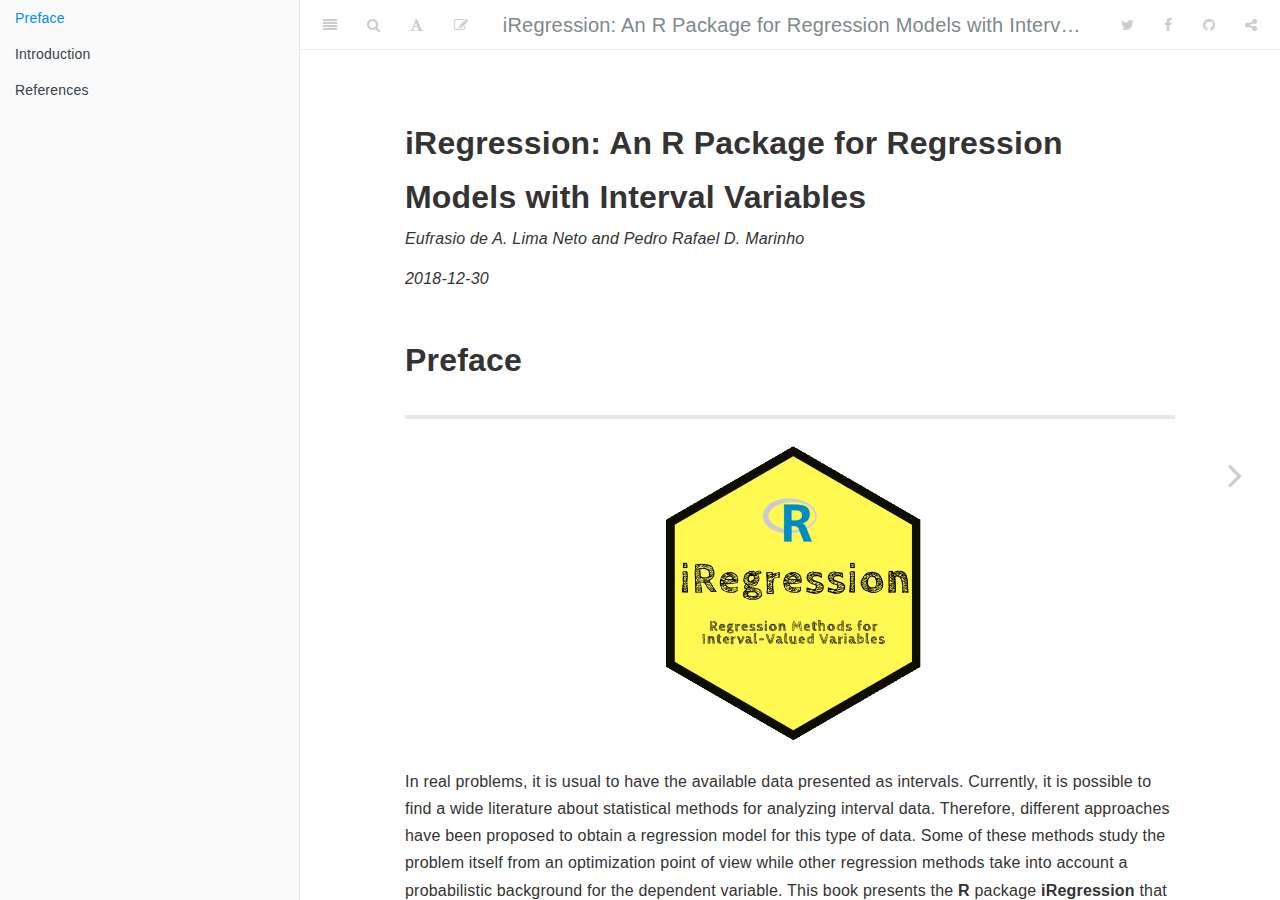
==== docs/index.html @ 0f9778b6 "Update toolbar." ====
<!DOCTYPE html>
<html >

<head>

  <meta charset="UTF-8">
  <meta http-equiv="X-UA-Compatible" content="IE=edge">
  <title>iRegression: An R Package for Regression Models with Interval Variables</title>
  <meta name="description" content="Escrever um prefácio">
  <meta name="generator" content="bookdown  and GitBook 2.6.7">

  <meta property="og:title" content="iRegression: An R Package for Regression Models with Interval Variables" />
  <meta property="og:type" content="book" />
  <meta property="og:url" content="https://prdm0.github.io/iRegression/" />
  
  <meta property="og:description" content="Escrever um prefácio" />
  <meta name="github-repo" content="prdm0/bookiRegression" />

  <meta name="twitter:card" content="summary" />
  <meta name="twitter:title" content="iRegression: An R Package for Regression Models with Interval Variables" />
  
  <meta name="twitter:description" content="Escrever um prefácio" />
  

<meta name="author" content="Eufrasio de A. Lima Neto and Pedro Rafael D. Marinho">


<meta name="date" content="2018-12-30">

  <meta name="viewport" content="width=device-width, initial-scale=1">
  <meta name="apple-mobile-web-app-capable" content="yes">
  <meta name="apple-mobile-web-app-status-bar-style" content="black">
  
  

<link rel="next" href="introduction.html">
<script src="libs/jquery-2.2.3/jquery.min.js"></script>
<link href="libs/gitbook-2.6.7/css/style.css" rel="stylesheet" />
<link href="libs/gitbook-2.6.7/css/plugin-table.css" rel="stylesheet" />
<link href="libs/gitbook-2.6.7/css/plugin-bookdown.css" rel="stylesheet" />
<link href="libs/gitbook-2.6.7/css/plugin-highlight.css" rel="stylesheet" />
<link href="libs/gitbook-2.6.7/css/plugin-search.css" rel="stylesheet" />
<link href="libs/gitbook-2.6.7/css/plugin-fontsettings.css" rel="stylesheet" />










<link rel="stylesheet" href="style.css" type="text/css" />
</head>

<body>



  <div class="book without-animation with-summary font-size-2 font-family-1" data-basepath=".">

    <div class="book-summary">
      <nav role="navigation">

<ul class="summary">
<li class="chapter" data-level="" data-path="index.html"><a href="index.html"><i class="fa fa-check"></i>Preface</a></li>
<li class="chapter" data-level="" data-path="introduction.html"><a href="introduction.html"><i class="fa fa-check"></i>Introduction</a></li>
<li class="chapter" data-level="" data-path="references.html"><a href="references.html"><i class="fa fa-check"></i>References</a></li>
</ul>

      </nav>
    </div>

    <div class="book-body">
      <div class="body-inner">
        <div class="book-header" role="navigation">
          <h1>
            <i class="fa fa-circle-o-notch fa-spin"></i><a href="./">iRegression: An R Package for Regression Models with Interval Variables</a>
          </h1>
        </div>

        <div class="page-wrapper" tabindex="-1" role="main">
          <div class="page-inner">

            <section class="normal" id="section-">
<div id="header">
<h1 class="title">iRegression: An R Package for Regression Models with Interval Variables</h1>
<p class="author"><em>Eufrasio de A. Lima Neto and Pedro Rafael D. Marinho</em></p>
<p class="date"><em>2018-12-30</em></p>
</div>
<div id="preface" class="section level1 unnumbered">
<h1>Preface</h1>
<hr />
<p align="center">
<img src="images/logo_iRegession.png" width="300" height="300"/>
</p>
<div class="text-justify">
<p>In real problems, it is usual to have the available data presented as intervals. Currently, it is possible to find a wide literature about statistical methods for analyzing interval data. Therefore, different approaches have been proposed to obtain a regression model for this type of data. Some of these methods study the problem itself from an optimization point of view while other regression methods take into account a probabilistic background for the dependent variable. This book presents the <strong>R</strong> package <strong>iRegression</strong> that contains functions to estimate regression models for interval-valued variables. Particularly, it is presented a generalized linear model for interval-valued variables that includes, as special cases, some regression models for interval variables. The package also provides functions to obtain the fitted values and residuals for the estimated models as well as goodness-of-fit measures and examples of real interval data sets.</p>
</div>
<p></br></br></br></p>
<div style= "float:right;position: relative; top: -100px;">
<p><img src="images/note.png"  width="65" height="65"/></p>
<div style="background-color:rgba(255, 255, 0, 0.65)">
<ul>
<li><p>More summary information and examples of using the <strong>iRegression</strong> package functions can be obtained from the package development website at <a href="https://prdm0.github.io/iRegression/">iRegression</a> or in the documentations packaged in The Comprehensive R Archive Network - CRAN in <a href="http://CRAN.r-project.org/package=iRegression">iRegression (CRAN)</a>.</p></li>
<li>In <a href="http://CRAN.r-project.org/package=iRegression">iRegression (CRAN)</a> you can find the stable version of the package.</li>
</ul>
</div>

</div>
            </section>

          </div>
        </div>
      </div>

<a href="introduction.html" class="navigation navigation-next navigation-unique" aria-label="Next page"><i class="fa fa-angle-right"></i></a>
    </div>
  </div>
<script src="libs/gitbook-2.6.7/js/app.min.js"></script>
<script src="libs/gitbook-2.6.7/js/lunr.js"></script>
<script src="libs/gitbook-2.6.7/js/plugin-search.js"></script>
<script src="libs/gitbook-2.6.7/js/plugin-sharing.js"></script>
<script src="libs/gitbook-2.6.7/js/plugin-fontsettings.js"></script>
<script src="libs/gitbook-2.6.7/js/plugin-bookdown.js"></script>
<script src="libs/gitbook-2.6.7/js/jquery.highlight.js"></script>
<script>
gitbook.require(["gitbook"], function(gitbook) {
gitbook.start({
"sharing": {
"github": true,
"facebook": true,
"twitter": true,
"google": false,
"linkedin": false,
"weibo": false,
"instapaper": false,
"vk": false,
"all": ["facebook", "google", "twitter", "linkedin", "weibo", "instapaper"]
},
"fontsettings": {
"theme": "white",
"family": "sans",
"size": 2
},
"edit": {
"link": "https://github.com/prdm0/bookiReg/edit/master/index.Rmd",
"text": "Edit"
},
"history": {
"link": null,
"text": null
},
"download": null,
"toc": {
"collapse": "section"
},
"toolbar": {
"position": "fixed"
}
});
});
</script>

<!-- dynamically load mathjax for compatibility with self-contained -->
<script>
  (function () {
    var script = document.createElement("script");
    script.type = "text/javascript";
    var src = "true";
    if (src === "" || src === "true") src = "https://mathjax.rstudio.com/latest/MathJax.js?config=TeX-MML-AM_CHTML";
    if (location.protocol !== "file:" && /^https?:/.test(src))
      src = src.replace(/^https?:/, '');
    script.src = src;
    document.getElementsByTagName("head")[0].appendChild(script);
  })();
</script>
</body>

</html>
---- docs/libs/gitbook-2.6.7/css/style.css ----
/*! normalize.css v2.1.0 | MIT License | git.io/normalize */img,legend{border:0}*,.fa{-webkit-font-smoothing:antialiased}.fa-ul>li,sub,sup{position:relative}.book .book-body .page-wrapper .page-inner section.normal hr:after,.book-langs-index .inner .languages:after,.buttons:after,.dropdown-menu .buttons:after{clear:both}body,html{-ms-text-size-adjust:100%;-webkit-text-size-adjust:100%}article,aside,details,figcaption,figure,footer,header,hgroup,main,nav,section,summary{display:block}audio,canvas,video{display:inline-block}.hidden,[hidden]{display:none}audio:not([controls]){display:none;height:0}html{font-family:sans-serif}body,figure{margin:0}a:focus{outline:dotted thin}a:active,a:hover{outline:0}h1{font-size:2em;margin:.67em 0}abbr[title]{border-bottom:1px dotted}b,strong{font-weight:700}dfn{font-style:italic}hr{-moz-box-sizing:content-box;box-sizing:content-box;height:0}mark{background:#ff0;color:#000}code,kbd,pre,samp{font-family:monospace,serif;font-size:1em}pre{white-space:pre-wrap}q{quotes:"\201C" "\201D" "\2018" "\2019"}small{font-size:80%}sub,sup{font-size:75%;line-height:0;vertical-align:baseline}sup{top:-.5em}sub{bottom:-.25em}svg:not(:root){overflow:hidden}fieldset{border:1px solid silver;margin:0 2px;padding:.35em .625em .75em}legend{padding:0}button,input,select,textarea{font-family:inherit;font-size:100%;margin:0}button,input{line-height:normal}button,select{text-transform:none}button,html input[type=button],input[type=reset],input[type=submit]{-webkit-appearance:button;cursor:pointer}button[disabled],html input[disabled]{cursor:default}input[type=checkbox],input[type=radio]{box-sizing:border-box;padding:0}input[type=search]{-webkit-appearance:textfield;-moz-box-sizing:content-box;-webkit-box-sizing:content-box;box-sizing:content-box}input[type=search]::-webkit-search-cancel-button{margin-right:10px;}button::-moz-focus-inner,input::-moz-focus-inner{border:0;padding:0}textarea{overflow:auto;vertical-align:top}table{border-collapse:collapse;border-spacing:0}/*!
 * Preboot v2
 *
 * Open sourced under MIT license by @mdo.
 * Some variables and mixins from Bootstrap (Apache 2 license).
 */.link-inherit,.link-inherit:focus,.link-inherit:hover{color:inherit}.fa,.fa-stack{display:inline-block}/*!
 *  Font Awesome 4.1.0 by @davegandy - http://fontawesome.io - @fontawesome
 *  License - http://fontawesome.io/license (Font: SIL OFL 1.1, CSS: MIT License)
 */@font-face{font-family:FontAwesome;src:url(./fontawesome/fontawesome-webfont.ttf?v=4.1.0) format('truetype');font-weight:400;font-style:normal}.fa{font-family:FontAwesome;font-style:normal;font-weight:400;line-height:1;-moz-osx-font-smoothing:grayscale}.book .book-header,.book .book-summary{font-family:"Helvetica Neue",Helvetica,Arial,sans-serif}.fa-lg{font-size:1.33333333em;line-height:.75em;vertical-align:-15%}.fa-2x{font-size:2em}.fa-3x{font-size:3em}.fa-4x{font-size:4em}.fa-5x{font-size:5em}.fa-fw{width:1.28571429em;text-align:center}.fa-ul{padding-left:0;margin-left:2.14285714em;list-style-type:none}.fa-li{position:absolute;left:-2.14285714em;width:2.14285714em;top:.14285714em;text-align:center}.fa-li.fa-lg{left:-1.85714286em}.fa-border{padding:.2em .25em .15em;border:.08em solid #eee;border-radius:.1em}.pull-right{float:right}.pull-left{float:left}.fa.pull-left{margin-right:.3em}.fa.pull-right{margin-left:.3em}.fa-spin{-webkit-animation:spin 2s infinite linear;-moz-animation:spin 2s infinite linear;-o-animation:spin 2s infinite linear;animation:spin 2s infinite linear}@-moz-keyframes spin{0%{-moz-transform:rotate(0)}100%{-moz-transform:rotate(359deg)}}@-webkit-keyframes spin{0%{-webkit-transform:rotate(0)}100%{-webkit-transform:rotate(359deg)}}@-o-keyframes spin{0%{-o-transform:rotate(0)}100%{-o-transform:rotate(359deg)}}@keyframes spin{0%{-webkit-transform:rotate(0);transform:rotate(0)}100%{-webkit-transform:rotate(359deg);transform:rotate(359deg)}}.fa-rotate-90{filter:progid:DXImageTransform.Microsoft.BasicImage(rotation=1);-webkit-transform:rotate(90deg);-moz-transform:rotate(90deg);-ms-transform:rotate(90deg);-o-transform:rotate(90deg);transform:rotate(90deg)}.fa-rotate-180{filter:progid:DXImageTransform.Microsoft.BasicImage(rotation=2);-webkit-transform:rotate(180deg);-moz-transform:rotate(180deg);-ms-transform:rotate(180deg);-o-transform:rotate(180deg);transform:rotate(180deg)}.fa-rotate-270{filter:progid:DXImageTransform.Microsoft.BasicImage(rotation=3);-webkit-transform:rotate(270deg);-moz-transform:rotate(270deg);-ms-transform:rotate(270deg);-o-transform:rotate(270deg);transform:rotate(270deg)}.fa-flip-horizontal{filter:progid:DXImageTransform.Microsoft.BasicImage(rotation=0, mirror=1);-webkit-transform:scale(-1,1);-moz-transform:scale(-1,1);-ms-transform:scale(-1,1);-o-transform:scale(-1,1);transform:scale(-1,1)}.fa-flip-vertical{filter:progid:DXImageTransform.Microsoft.BasicImage(rotation=2, mirror=1);-webkit-transform:scale(1,-1);-moz-transform:scale(1,-1);-ms-transform:scale(1,-1);-o-transform:scale(1,-1);transform:scale(1,-1)}.fa-stack{position:relative;width:2em;height:2em;line-height:2em;vertical-align:middle}.fa-stack-1x,.fa-stack-2x{position:absolute;left:0;width:100%;text-align:center}.fa-stack-1x{line-height:inherit}.fa-stack-2x{font-size:2em}.fa-inverse{color:#fff}.fa-glass:before{content:"\f000"}.fa-music:before{content:"\f001"}.fa-search:before{content:"\f002"}.fa-envelope-o:before{content:"\f003"}.fa-heart:before{content:"\f004"}.fa-star:before{content:"\f005"}.fa-star-o:before{content:"\f006"}.fa-user:before{content:"\f007"}.fa-film:before{content:"\f008"}.fa-th-large:before{content:"\f009"}.fa-th:before{content:"\f00a"}.fa-th-list:before{content:"\f00b"}.fa-check:before{content:"\f00c"}.fa-times:before{content:"\f00d"}.fa-search-plus:before{content:"\f00e"}.fa-search-minus:before{content:"\f010"}.fa-power-off:before{content:"\f011"}.fa-signal:before{content:"\f012"}.fa-cog:before,.fa-gear:before{content:"\f013"}.fa-trash-o:before{content:"\f014"}.fa-home:before{content:"\f015"}.fa-file-o:before{content:"\f016"}.fa-clock-o:before{content:"\f017"}.fa-road:before{content:"\f018"}.fa-download:before{content:"\f019"}.fa-arrow-circle-o-down:before{content:"\f01a"}.fa-arrow-circle-o-up:before{content:"\f01b"}.fa-inbox:before{content:"\f01c"}.fa-play-circle-o:before{content:"\f01d"}.fa-repeat:before,.fa-rotate-right:before{content:"\f01e"}.fa-refresh:before{content:"\f021"}.fa-list-alt:before{content:"\f022"}.fa-lock:before{content:"\f023"}.fa-flag:before{content:"\f024"}.fa-headphones:before{content:"\f025"}.fa-volume-off:before{content:"\f026"}.fa-volume-down:before{content:"\f027"}.fa-volume-up:before{content:"\f028"}.fa-qrcode:before{content:"\f029"}.fa-barcode:before{content:"\f02a"}.fa-tag:before{content:"\f02b"}.fa-tags:before{content:"\f02c"}.fa-book:before{content:"\f02d"}.fa-bookmark:before{content:"\f02e"}.fa-print:before{content:"\f02f"}.fa-camera:before{content:"\f030"}.fa-font:before{content:"\f031"}.fa-bold:before{content:"\f032"}.fa-italic:before{content:"\f033"}.fa-text-height:before{content:"\f034"}.fa-text-width:before{content:"\f035"}.fa-align-left:before{content:"\f036"}.fa-align-center:before{content:"\f037"}.fa-align-right:before{content:"\f038"}.fa-align-justify:before{content:"\f039"}.fa-list:before{content:"\f03a"}.fa-dedent:before,.fa-outdent:before{content:"\f03b"}.fa-indent:before{content:"\f03c"}.fa-video-camera:before{content:"\f03d"}.fa-image:before,.fa-photo:before,.fa-picture-o:before{content:"\f03e"}.fa-pencil:before{content:"\f040"}.fa-map-marker:before{content:"\f041"}.fa-adjust:before{content:"\f042"}.fa-tint:before{content:"\f043"}.fa-edit:before,.fa-pencil-square-o:before{content:"\f044"}.fa-share-square-o:before{content:"\f045"}.fa-check-square-o:before{content:"\f046"}.fa-arrows:before{content:"\f047"}.fa-step-backward:before{content:"\f048"}.fa-fast-backward:before{content:"\f049"}.fa-backward:before{content:"\f04a"}.fa-play:before{content:"\f04b"}.fa-pause:before{content:"\f04c"}.fa-stop:before{content:"\f04d"}.fa-forward:before{content:"\f04e"}.fa-fast-forward:before{content:"\f050"}.fa-step-forward:before{content:"\f051"}.fa-eject:before{content:"\f052"}.fa-chevron-left:before{content:"\f053"}.fa-chevron-right:before{content:"\f054"}.fa-plus-circle:before{content:"\f055"}.fa-minus-circle:before{content:"\f056"}.fa-times-circle:before{content:"\f057"}.fa-check-circle:before{content:"\f058"}.fa-question-circle:before{content:"\f059"}.fa-info-circle:before{content:"\f05a"}.fa-crosshairs:before{content:"\f05b"}.fa-times-circle-o:before{content:"\f05c"}.fa-check-circle-o:before{content:"\f05d"}.fa-ban:before{content:"\f05e"}.fa-arrow-left:before{content:"\f060"}.fa-arrow-right:before{content:"\f061"}.fa-arrow-up:before{content:"\f062"}.fa-arrow-down:before{content:"\f063"}.fa-mail-forward:before,.fa-share:before{content:"\f064"}.fa-expand:before{content:"\f065"}.fa-compress:before{content:"\f066"}.fa-plus:before{content:"\f067"}.fa-minus:before{content:"\f068"}.fa-asterisk:before{content:"\f069"}.fa-exclamation-circle:before{content:"\f06a"}.fa-gift:before{content:"\f06b"}.fa-leaf:before{content:"\f06c"}.fa-fire:before{content:"\f06d"}.fa-eye:before{content:"\f06e"}.fa-eye-slash:before{content:"\f070"}.fa-exclamation-triangle:before,.fa-warning:before{content:"\f071"}.fa-plane:before{content:"\f072"}.fa-calendar:before{content:"\f073"}.fa-random:before{content:"\f074"}.fa-comment:before{content:"\f075"}.fa-magnet:before{content:"\f076"}.fa-chevron-up:before{content:"\f077"}.fa-chevron-down:before{content:"\f078"}.fa-retweet:before{content:"\f079"}.fa-shopping-cart:before{content:"\f07a"}.fa-folder:before{content:"\f07b"}.fa-folder-open:before{content:"\f07c"}.fa-arrows-v:before{content:"\f07d"}.fa-arrows-h:before{content:"\f07e"}.fa-bar-chart-o:before{content:"\f080"}.fa-twitter-square:before{content:"\f081"}.fa-facebook-square:before{content:"\f082"}.fa-camera-retro:before{content:"\f083"}.fa-key:before{content:"\f084"}.fa-cogs:before,.fa-gears:before{content:"\f085"}.fa-comments:before{content:"\f086"}.fa-thumbs-o-up:before{content:"\f087"}.fa-thumbs-o-down:before{content:"\f088"}.fa-star-half:before{content:"\f089"}.fa-heart-o:before{content:"\f08a"}.fa-sign-out:before{content:"\f08b"}.fa-linkedin-square:before{content:"\f08c"}.fa-thumb-tack:before{content:"\f08d"}.fa-external-link:before{content:"\f08e"}.fa-sign-in:before{content:"\f090"}.fa-trophy:before{content:"\f091"}.fa-github-square:before{content:"\f092"}.fa-upload:before{content:"\f093"}.fa-lemon-o:before{content:"\f094"}.fa-phone:before{content:"\f095"}.fa-square-o:before{content:"\f096"}.fa-bookmark-o:before{content:"\f097"}.fa-phone-square:before{content:"\f098"}.fa-twitter:before{content:"\f099"}.fa-facebook:before{content:"\f09a"}.fa-github:before{content:"\f09b"}.fa-unlock:before{content:"\f09c"}.fa-credit-card:before{content:"\f09d"}.fa-rss:before{content:"\f09e"}.fa-hdd-o:before{content:"\f0a0"}.fa-bullhorn:before{content:"\f0a1"}.fa-bell:before{content:"\f0f3"}.fa-certificate:before{content:"\f0a3"}.fa-hand-o-right:before{content:"\f0a4"}.fa-hand-o-left:before{content:"\f0a5"}.fa-hand-o-up:before{content:"\f0a6"}.fa-hand-o-down:before{content:"\f0a7"}.fa-arrow-circle-left:before{content:"\f0a8"}.fa-arrow-circle-right:before{content:"\f0a9"}.fa-arrow-circle-up:before{content:"\f0aa"}.fa-arrow-circle-down:before{content:"\f0ab"}.fa-globe:before{content:"\f0ac"}.fa-wrench:before{content:"\f0ad"}.fa-tasks:before{content:"\f0ae"}.fa-filter:before{content:"\f0b0"}.fa-briefcase:before{content:"\f0b1"}.fa-arrows-alt:before{content:"\f0b2"}.fa-group:before,.fa-users:before{content:"\f0c0"}.fa-chain:before,.fa-link:before{content:"\f0c1"}.fa-cloud:before{content:"\f0c2"}.fa-flask:before{content:"\f0c3"}.fa-cut:before,.fa-scissors:before{content:"\f0c4"}.fa-copy:before,.fa-files-o:before{content:"\f0c5"}.fa-paperclip:before{content:"\f0c6"}.fa-floppy-o:before,.fa-save:before{content:"\f0c7"}.fa-square:before{content:"\f0c8"}.fa-bars:before,.fa-navicon:before,.fa-reorder:before{content:"\f0c9"}.fa-list-ul:before{content:"\f0ca"}.fa-list-ol:before{content:"\f0cb"}.fa-strikethrough:before{content:"\f0cc"}.fa-underline:before{content:"\f0cd"}.fa-table:before{content:"\f0ce"}.fa-magic:before{content:"\f0d0"}.fa-truck:before{content:"\f0d1"}.fa-pinterest:before{content:"\f0d2"}.fa-pinterest-square:before{content:"\f0d3"}.fa-google-plus-square:before{content:"\f0d4"}.fa-google-plus:before{content:"\f0d5"}.fa-money:before{content:"\f0d6"}.fa-caret-down:before{content:"\f0d7"}.fa-caret-up:before{content:"\f0d8"}.fa-caret-left:before{content:"\f0d9"}.fa-caret-right:before{content:"\f0da"}.fa-columns:before{content:"\f0db"}.fa-sort:before,.fa-unsorted:before{content:"\f0dc"}.fa-sort-desc:before,.fa-sort-down:before{content:"\f0dd"}.fa-sort-asc:before,.fa-sort-up:before{content:"\f0de"}.fa-envelope:before{content:"\f0e0"}.fa-linkedin:before{content:"\f0e1"}.fa-rotate-left:before,.fa-undo:before{content:"\f0e2"}.fa-gavel:before,.fa-legal:before{content:"\f0e3"}.fa-dashboard:before,.fa-tachometer:before{content:"\f0e4"}.fa-comment-o:before{content:"\f0e5"}.fa-comments-o:before{content:"\f0e6"}.fa-bolt:before,.fa-flash:before{content:"\f0e7"}.fa-sitemap:before{content:"\f0e8"}.fa-umbrella:before{content:"\f0e9"}.fa-clipboard:before,.fa-paste:before{content:"\f0ea"}.fa-lightbulb-o:before{content:"\f0eb"}.fa-exchange:before{content:"\f0ec"}.fa-cloud-download:before{content:"\f0ed"}.fa-cloud-upload:before{content:"\f0ee"}.fa-user-md:before{content:"\f0f0"}.fa-stethoscope:before{content:"\f0f1"}.fa-suitcase:before{content:"\f0f2"}.fa-bell-o:before{content:"\f0a2"}.fa-coffee:before{content:"\f0f4"}.fa-cutlery:before{content:"\f0f5"}.fa-file-text-o:before{content:"\f0f6"}.fa-building-o:before{content:"\f0f7"}.fa-hospital-o:before{content:"\f0f8"}.fa-ambulance:before{content:"\f0f9"}.fa-medkit:before{content:"\f0fa"}.fa-fighter-jet:before{content:"\f0fb"}.fa-beer:before{content:"\f0fc"}.fa-h-square:before{content:"\f0fd"}.fa-plus-square:before{content:"\f0fe"}.fa-angle-double-left:before{content:"\f100"}.fa-angle-double-right:before{content:"\f101"}.fa-angle-double-up:before{content:"\f102"}.fa-angle-double-down:before{content:"\f103"}.fa-angle-left:before{content:"\f104"}.fa-angle-right:before{content:"\f105"}.fa-angle-up:before{content:"\f106"}.fa-angle-down:before{content:"\f107"}.fa-desktop:before{content:"\f108"}.fa-laptop:before{content:"\f109"}.fa-tablet:before{content:"\f10a"}.fa-mobile-phone:before,.fa-mobile:before{content:"\f10b"}.fa-circle-o:before{content:"\f10c"}.fa-quote-left:before{content:"\f10d"}.fa-quote-right:before{content:"\f10e"}.fa-spinner:before{content:"\f110"}.fa-circle:before{content:"\f111"}.fa-mail-reply:before,.fa-reply:before{content:"\f112"}.fa-github-alt:before{content:"\f113"}.fa-folder-o:before{content:"\f114"}.fa-folder-open-o:before{content:"\f115"}.fa-smile-o:before{content:"\f118"}.fa-frown-o:before{content:"\f119"}.fa-meh-o:before{content:"\f11a"}.fa-gamepad:before{content:"\f11b"}.fa-keyboard-o:before{content:"\f11c"}.fa-flag-o:before{content:"\f11d"}.fa-flag-checkered:before{content:"\f11e"}.fa-terminal:before{content:"\f120"}.fa-code:before{content:"\f121"}.fa-mail-reply-all:before,.fa-reply-all:before{content:"\f122"}.fa-star-half-empty:before,.fa-star-half-full:before,.fa-star-half-o:before{content:"\f123"}.fa-location-arrow:before{content:"\f124"}.fa-crop:before{content:"\f125"}.fa-code-fork:before{content:"\f126"}.fa-chain-broken:before,.fa-unlink:before{content:"\f127"}.fa-question:before{content:"\f128"}.fa-info:before{content:"\f129"}.fa-exclamation:before{content:"\f12a"}.fa-superscript:before{content:"\f12b"}.fa-subscript:before{content:"\f12c"}.fa-eraser:before{content:"\f12d"}.fa-puzzle-piece:before{content:"\f12e"}.fa-microphone:before{content:"\f130"}.fa-microphone-slash:before{content:"\f131"}.fa-shield:before{content:"\f132"}.fa-calendar-o:before{content:"\f133"}.fa-fire-extinguisher:before{content:"\f134"}.fa-rocket:before{content:"\f135"}.fa-maxcdn:before{content:"\f136"}.fa-chevron-circle-left:before{content:"\f137"}.fa-chevron-circle-right:before{content:"\f138"}.fa-chevron-circle-up:before{content:"\f139"}.fa-chevron-circle-down:before{content:"\f13a"}.fa-html5:before{content:"\f13b"}.fa-css3:before{content:"\f13c"}.fa-anchor:before{content:"\f13d"}.fa-unlock-alt:before{content:"\f13e"}.fa-bullseye:before{content:"\f140"}.fa-ellipsis-h:before{content:"\f141"}.fa-ellipsis-v:before{content:"\f142"}.fa-rss-square:before{content:"\f143"}.fa-play-circle:before{content:"\f144"}.fa-ticket:before{content:"\f145"}.fa-minus-square:before{content:"\f146"}.fa-minus-square-o:before{content:"\f147"}.fa-level-up:before{content:"\f148"}.fa-level-down:before{content:"\f149"}.fa-check-square:before{content:"\f14a"}.fa-pencil-square:before{content:"\f14b"}.fa-external-link-square:before{content:"\f14c"}.fa-share-square:before{content:"\f14d"}.fa-compass:before{content:"\f14e"}.fa-caret-square-o-down:before,.fa-toggle-down:before{content:"\f150"}.fa-caret-square-o-up:before,.fa-toggle-up:before{content:"\f151"}.fa-caret-square-o-right:before,.fa-toggle-right:before{content:"\f152"}.fa-eur:before,.fa-euro:before{content:"\f153"}.fa-gbp:before{content:"\f154"}.fa-dollar:before,.fa-usd:before{content:"\f155"}.fa-inr:before,.fa-rupee:before{content:"\f156"}.fa-cny:before,.fa-jpy:before,.fa-rmb:before,.fa-yen:before{content:"\f157"}.fa-rouble:before,.fa-rub:before,.fa-ruble:before{content:"\f158"}.fa-krw:before,.fa-won:before{content:"\f159"}.fa-bitcoin:before,.fa-btc:before{content:"\f15a"}.fa-file:before{content:"\f15b"}.fa-file-text:before{content:"\f15c"}.fa-sort-alpha-asc:before{content:"\f15d"}.fa-sort-alpha-desc:before{content:"\f15e"}.fa-sort-amount-asc:before{content:"\f160"}.fa-sort-amount-desc:before{content:"\f161"}.fa-sort-numeric-asc:before{content:"\f162"}.fa-sort-numeric-desc:before{content:"\f163"}.fa-thumbs-up:before{content:"\f164"}.fa-thumbs-down:before{content:"\f165"}.fa-youtube-square:before{content:"\f166"}.fa-youtube:before{content:"\f167"}.fa-xing:before{content:"\f168"}.fa-xing-square:before{content:"\f169"}.fa-youtube-play:before{content:"\f16a"}.fa-dropbox:before{content:"\f16b"}.fa-stack-overflow:before{content:"\f16c"}.fa-instagram:before{content:"\f16d"}.fa-flickr:before{content:"\f16e"}.fa-adn:before{content:"\f170"}.fa-bitbucket:before{content:"\f171"}.fa-bitbucket-square:before{content:"\f172"}.fa-tumblr:before{content:"\f173"}.fa-tumblr-square:before{content:"\f174"}.fa-long-arrow-down:before{content:"\f175"}.fa-long-arrow-up:before{content:"\f176"}.fa-long-arrow-left:before{content:"\f177"}.fa-long-arrow-right:before{content:"\f178"}.fa-apple:before{content:"\f179"}.fa-windows:before{content:"\f17a"}.fa-android:before{content:"\f17b"}.fa-linux:before{content:"\f17c"}.fa-dribbble:before{content:"\f17d"}.fa-skype:before{content:"\f17e"}.fa-foursquare:before{content:"\f180"}.fa-trello:before{content:"\f181"}.fa-female:before{content:"\f182"}.fa-male:before{content:"\f183"}.fa-gittip:before{content:"\f184"}.fa-sun-o:before{content:"\f185"}.fa-moon-o:before{content:"\f186"}.fa-archive:before{content:"\f187"}.fa-bug:before{content:"\f188"}.fa-vk:before{content:"\f189"}.fa-weibo:before{content:"\f18a"}.fa-renren:before{content:"\f18b"}.fa-pagelines:before{content:"\f18c"}.fa-stack-exchange:before{content:"\f18d"}.fa-arrow-circle-o-right:before{content:"\f18e"}.fa-arrow-circle-o-left:before{content:"\f190"}.fa-caret-square-o-left:before,.fa-toggle-left:before{content:"\f191"}.fa-dot-circle-o:before{content:"\f192"}.fa-wheelchair:before{content:"\f193"}.fa-vimeo-square:before{content:"\f194"}.fa-try:before,.fa-turkish-lira:before{content:"\f195"}.fa-plus-square-o:before{content:"\f196"}.fa-space-shuttle:before{content:"\f197"}.fa-slack:before{content:"\f198"}.fa-envelope-square:before{content:"\f199"}.fa-wordpress:before{content:"\f19a"}.fa-openid:before{content:"\f19b"}.fa-bank:before,.fa-institution:before,.fa-university:before{content:"\f19c"}.fa-graduation-cap:before,.fa-mortar-board:before{content:"\f19d"}.fa-yahoo:before{content:"\f19e"}.fa-google:before{content:"\f1a0"}.fa-reddit:before{content:"\f1a1"}.fa-reddit-square:before{content:"\f1a2"}.fa-stumbleupon-circle:before{content:"\f1a3"}.fa-stumbleupon:before{content:"\f1a4"}.fa-delicious:before{content:"\f1a5"}.fa-digg:before{content:"\f1a6"}.fa-pied-piper-square:before,.fa-pied-piper:before{content:"\f1a7"}.fa-pied-piper-alt:before{content:"\f1a8"}.fa-drupal:before{content:"\f1a9"}.fa-joomla:before{content:"\f1aa"}.fa-language:before{content:"\f1ab"}.fa-fax:before{content:"\f1ac"}.fa-building:before{content:"\f1ad"}.fa-child:before{content:"\f1ae"}.fa-paw:before{content:"\f1b0"}.fa-spoon:before{content:"\f1b1"}.fa-cube:before{content:"\f1b2"}.fa-cubes:before{content:"\f1b3"}.fa-behance:before{content:"\f1b4"}.fa-behance-square:before{content:"\f1b5"}.fa-steam:before{content:"\f1b6"}.fa-steam-square:before{content:"\f1b7"}.fa-recycle:before{content:"\f1b8"}.fa-automobile:before,.fa-car:before{content:"\f1b9"}.fa-cab:before,.fa-taxi:before{content:"\f1ba"}.fa-tree:before{content:"\f1bb"}.fa-spotify:before{content:"\f1bc"}.fa-deviantart:before{content:"\f1bd"}.fa-soundcloud:before{content:"\f1be"}.fa-database:before{content:"\f1c0"}.fa-file-pdf-o:before{content:"\f1c1"}.fa-file-word-o:before{content:"\f1c2"}.fa-file-excel-o:before{content:"\f1c3"}.fa-file-powerpoint-o:before{content:"\f1c4"}.fa-file-image-o:before,.fa-file-photo-o:before,.fa-file-picture-o:before{content:"\f1c5"}.fa-file-archive-o:before,.fa-file-zip-o:before{content:"\f1c6"}.fa-file-audio-o:before,.fa-file-sound-o:before{content:"\f1c7"}.fa-file-movie-o:before,.fa-file-video-o:before{content:"\f1c8"}.fa-file-code-o:before{content:"\f1c9"}.fa-vine:before{content:"\f1ca"}.fa-codepen:before{content:"\f1cb"}.fa-jsfiddle:before{content:"\f1cc"}.fa-life-bouy:before,.fa-life-ring:before,.fa-life-saver:before,.fa-support:before{content:"\f1cd"}.fa-circle-o-notch:before{content:"\f1ce"}.fa-ra:before,.fa-rebel:before{content:"\f1d0"}.fa-empire:before,.fa-ge:before{content:"\f1d1"}.fa-git-square:before{content:"\f1d2"}.fa-git:before{content:"\f1d3"}.fa-hacker-news:before{content:"\f1d4"}.fa-tencent-weibo:before{content:"\f1d5"}.fa-qq:before{content:"\f1d6"}.fa-wechat:before,.fa-weixin:before{content:"\f1d7"}.fa-paper-plane:before,.fa-send:before{content:"\f1d8"}.fa-paper-plane-o:before,.fa-send-o:before{content:"\f1d9"}.fa-history:before{content:"\f1da"}.fa-circle-thin:before{content:"\f1db"}.fa-header:before{content:"\f1dc"}.fa-paragraph:before{content:"\f1dd"}.fa-sliders:before{content:"\f1de"}.fa-share-alt:before{content:"\f1e0"}.fa-share-alt-square:before{content:"\f1e1"}.fa-bomb:before{content:"\f1e2"}.book-langs-index{width:100%;height:100%;padding:40px 0;margin:0;overflow:auto}@media (max-width:600px){.book-langs-index{padding:0}}.book-langs-index .inner{max-width:600px;width:100%;margin:0 auto;padding:30px;background:#fff;border-radius:3px}.book-langs-index .inner h3{margin:0}.book-langs-index .inner .languages{list-style:none;padding:20px 30px;margin-top:20px;border-top:1px solid #eee}.book-langs-index .inner .languages:after,.book-langs-index .inner .languages:before{content:" ";display:table;line-height:0}.book-langs-index .inner .languages li{width:50%;float:left;padding:10px 5px;font-size:16px}@media (max-width:600px){.book-langs-index .inner .languages li{width:100%;max-width:100%}}.book .book-header{overflow:visible;height:50px;padding:0 8px;z-index:2;font-size:.85em;color:#7e888b;background:0 0}.book .book-header .btn{display:block;height:50px;padding:0 15px;border-bottom:none;color:#ccc;text-transform:uppercase;line-height:50px;-webkit-box-shadow:none!important;box-shadow:none!important;position:relative;font-size:14px}.book .book-header .btn:hover{position:relative;text-decoration:none;color:#444;background:0 0}.book .book-header h1{margin:0;font-size:20px;font-weight:200;text-align:center;line-height:50px;opacity:0;padding-left:200px;padding-right:200px;-webkit-transition:opacity .2s ease;-moz-transition:opacity .2s ease;-o-transition:opacity .2s ease;transition:opacity .2s ease;overflow:hidden;text-overflow:ellipsis;white-space:nowrap}.book .book-header h1 a,.book .book-header h1 a:hover{color:inherit;text-decoration:none}@media (max-width:1000px){.book .book-header h1{display:none}}.book .book-header h1 i{display:none}.book .book-header:hover h1{opacity:1}.book.is-loading .book-header h1 i{display:inline-block}.book.is-loading .book-header h1 a{display:none}.dropdown{position:relative}.dropdown-menu{position:absolute;top:100%;left:0;z-index:100;display:none;float:left;min-width:160px;padding:0;margin:2px 0 0;list-style:none;font-size:14px;background-color:#fafafa;border:1px solid rgba(0,0,0,.07);border-radius:1px;-webkit-box-shadow:0 6px 12px rgba(0,0,0,.175);box-shadow:0 6px 12px rgba(0,0,0,.175);background-clip:padding-box}.dropdown-menu.open{display:block}.dropdown-menu.dropdown-left{left:auto;right:4%}.dropdown-menu.dropdown-left .dropdown-caret{right:14px;left:auto}.dropdown-menu .dropdown-caret{position:absolute;top:-8px;left:14px;width:18px;height:10px;float:left;overflow:hidden}.dropdown-menu .dropdown-caret .caret-inner,.dropdown-menu .dropdown-caret .caret-outer{display:inline-block;top:0;border-left:9px solid transparent;border-right:9px solid transparent;position:absolute}.dropdown-menu .dropdown-caret .caret-outer{border-bottom:9px solid rgba(0,0,0,.1);height:auto;left:0;width:auto;margin-left:-1px}.dropdown-menu .dropdown-caret .caret-inner{margin-top:-1px;top:1px;border-bottom:9px solid #fafafa}.dropdown-menu .buttons{border-bottom:1px solid rgba(0,0,0,.07)}.dropdown-menu .buttons:after,.dropdown-menu .buttons:before{content:" ";display:table;line-height:0}.dropdown-menu .buttons:last-child{border-bottom:none}.dropdown-menu .buttons .button{border:0;background-color:transparent;color:#a6a6a6;width:100%;text-align:center;float:left;line-height:1.42857143;padding:8px 4px}.alert,.dropdown-menu .buttons .button:hover{color:#444}.dropdown-menu .buttons .button:focus,.dropdown-menu .buttons .button:hover{outline:0}.dropdown-menu .buttons .button.size-2{width:50%}.dropdown-menu .buttons .button.size-3{width:33%}.alert{padding:15px;margin-bottom:20px;background:#eee;border-bottom:5px solid #ddd}.alert-success{background:#dff0d8;border-color:#d6e9c6;color:#3c763d}.alert-info{background:#d9edf7;border-color:#bce8f1;color:#31708f}.alert-danger{background:#f2dede;border-color:#ebccd1;color:#a94442}.alert-warning{background:#fcf8e3;border-color:#faebcc;color:#8a6d3b}.book .book-summary{position:absolute;top:0;left:-300px;bottom:0;z-index:1;width:300px;color:#364149;background:#fafafa;border-right:1px solid rgba(0,0,0,.07);-webkit-transition:left 250ms ease;-moz-transition:left 250ms ease;-o-transition:left 250ms ease;transition:left 250ms ease}.book .book-summary ul.summary{position:absolute;top:0;left:0;right:0;bottom:0;overflow-y:auto;list-style:none;margin:0;padding:0;-webkit-transition:top .5s ease;-moz-transition:top .5s ease;-o-transition:top .5s ease;transition:top .5s ease}.book .book-summary ul.summary li{list-style:none}.book .book-summary ul.summary li.divider{height:1px;margin:7px 0;overflow:hidden;background:rgba(0,0,0,.07)}.book .book-summary ul.summary li i.fa-check{display:none;position:absolute;right:9px;top:16px;font-size:9px;color:#3c3}.book .book-summary ul.summary li.done>a{color:#364149;font-weight:400}.book .book-summary ul.summary li.done>a i{display:inline}.book .book-summary ul.summary li a,.book .book-summary ul.summary li span{display:block;padding:10px 15px;border-bottom:none;color:#364149;background:0 0;text-overflow:ellipsis;overflow:hidden;white-space:nowrap;position:relative}.book .book-summary ul.summary li span{cursor:not-allowed;opacity:.3;filter:alpha(opacity=30)}.book .book-summary ul.summary li a:hover,.book .book-summary ul.summary li.active>a{color:#008cff;background:0 0;text-decoration:none}.book .book-summary ul.summary li ul{padding-left:20px}@media (max-width:600px){.book .book-summary{width:calc(100% - 60px);bottom:0;left:-100%}}.book.with-summary .book-summary{left:0}.book.without-animation .book-summary{-webkit-transition:none!important;-moz-transition:none!important;-o-transition:none!important;transition:none!important}.book{position:relative;width:100%;height:100%}.book .book-body,.book .book-body .body-inner{position:absolute;top:0;left:0;overflow-y:auto;bottom:0;right:0}.book .book-body{color:#000;background:#fff;-webkit-transition:left 250ms ease;-moz-transition:left 250ms ease;-o-transition:left 250ms ease;transition:left 250ms ease}.book .book-body .page-wrapper{position:relative;outline:0}.book .book-body .page-wrapper .page-inner{max-width:800px;margin:0 auto;padding:20px 0 40px}.book .book-body .page-wrapper .page-inner section{margin:0;padding:5px 15px;background:#fff;border-radius:2px;line-height:1.7;font-size:1.6rem}.book .book-body .page-wrapper .page-inner .btn-group .btn{border-radius:0;background:#eee;border:0}@media (max-width:1240px){.book .book-body{-webkit-transition:-webkit-transform 250ms ease;-moz-transition:-moz-transform 250ms ease;-o-transition:-o-transform 250ms ease;transition:transform 250ms ease;padding-bottom:20px}.book .book-body .body-inner{position:static;min-height:calc(100% - 50px)}}@media (min-width:600px){.book.with-summary .book-body{left:300px}}@media (max-width:600px){.book.with-summary{overflow:hidden}.book.with-summary .book-body{-webkit-transform:translate(calc(100% - 60px),0);-moz-transform:translate(calc(100% - 60px),0);-ms-transform:translate(calc(100% - 60px),0);-o-transform:translate(calc(100% - 60px),0);transform:translate(calc(100% - 60px),0)}}.book.without-animation .book-body{-webkit-transition:none!important;-moz-transition:none!important;-o-transition:none!important;transition:none!important}.buttons:after,.buttons:before{content:" ";display:table;line-height:0}.button{border:0;background:#eee;color:#666;width:100%;text-align:center;float:left;line-height:1.42857143;padding:8px 4px}.button:hover{color:#444}.button:focus,.button:hover{outline:0}.button.size-2{width:50%}.button.size-3{width:33%}.book .book-body .page-wrapper .page-inner section{display:none}.book .book-body .page-wrapper .page-inner section.normal{display:block;word-wrap:break-word;overflow:hidden;color:#333;line-height:1.7;text-size-adjust:100%;-ms-text-size-adjust:100%;-webkit-text-size-adjust:100%;-moz-text-size-adjust:100%}.book .book-body .page-wrapper .page-inner section.normal *{box-sizing:border-box;-webkit-box-sizing:border-box;}.book .book-body .page-wrapper .page-inner section.normal>:first-child{margin-top:0!important}.book .book-body .page-wrapper .page-inner section.normal>:last-child{margin-bottom:0!important}.book .book-body .page-wrapper .page-inner section.normal blockquote,.book .book-body .page-wrapper .page-inner section.normal code,.book .book-body .page-wrapper .page-inner section.normal figure,.book .book-body .page-wrapper .page-inner section.normal img,.book .book-body .page-wrapper .page-inner section.normal pre,.book .book-body .page-wrapper .page-inner section.normal table,.book .book-body .page-wrapper .page-inner section.normal tr{page-break-inside:avoid}.book .book-body .page-wrapper .page-inner section.normal h2,.book .book-body .page-wrapper .page-inner section.normal h3,.book .book-body .page-wrapper .page-inner section.normal h4,.book .book-body .page-wrapper .page-inner section.normal h5,.book .book-body .page-wrapper .page-inner section.normal p{orphans:3;widows:3}.book .book-body .page-wrapper .page-inner section.normal h1,.book .book-body .page-wrapper .page-inner section.normal h2,.book .book-body .page-wrapper .page-inner section.normal h3,.book .book-body .page-wrapper .page-inner section.normal h4,.book .book-body .page-wrapper .page-inner section.normal h5{page-break-after:avoid}.book .book-body .page-wrapper .page-inner section.normal b,.book .book-body .page-wrapper .page-inner section.normal strong{font-weight:700}.book .book-body .page-wrapper .page-inner section.normal em{font-style:italic}.book .book-body .page-wrapper .page-inner section.normal blockquote,.book .book-body .page-wrapper .page-inner section.normal dl,.book .book-body .page-wrapper .page-inner section.normal ol,.book .book-body .page-wrapper .page-inner section.normal p,.book .book-body .page-wrapper .page-inner section.normal table,.book .book-body .page-wrapper .page-inner section.normal ul{margin-top:0;margin-bottom:.85em}.book .book-body .page-wrapper .page-inner section.normal a{color:#4183c4;text-decoration:none;background:0 0}.book .book-body .page-wrapper .page-inner section.normal a:active,.book .book-body .page-wrapper .page-inner section.normal a:focus,.book .book-body .page-wrapper .page-inner section.normal a:hover{outline:0;text-decoration:underline}.book .book-body .page-wrapper .page-inner section.normal img{border:0;max-width:100%}.book .book-body .page-wrapper .page-inner section.normal hr{height:4px;padding:0;margin:1.7em 0;overflow:hidden;background-color:#e7e7e7;border:none}.book .book-body .page-wrapper .page-inner section.normal hr:after,.book .book-body .page-wrapper .page-inner section.normal hr:before{display:table;content:" "}.book .book-body .page-wrapper .page-inner section.normal h1,.book .book-body .page-wrapper .page-inner section.normal h2,.book .book-body .page-wrapper .page-inner section.normal h3,.book .book-body .page-wrapper .page-inner section.normal h4,.book .book-body .page-wrapper .page-inner section.normal h5,.book .book-body .page-wrapper .page-inner section.normal h6{margin-top:1.275em;margin-bottom:.85em;}.book .book-body .page-wrapper .page-inner section.normal h1{font-size:2em}.book .book-body .page-wrapper .page-inner section.normal h2{font-size:1.75em}.book .book-body .page-wrapper .page-inner section.normal h3{font-size:1.5em}.book .book-body .page-wrapper .page-inner section.normal h4{font-size:1.25em}.book .book-body .page-wrapper .page-inner section.normal h5{font-size:1em}.book .book-body .page-wrapper .page-inner section.normal h6{font-size:1em;color:#777}.book .book-body .page-wrapper .page-inner section.normal code,.book .book-body .page-wrapper .page-inner section.normal pre{font-family:Consolas,"Liberation Mono",Menlo,Courier,monospace;direction:ltr;border:none;color:inherit}.book .book-body .page-wrapper .page-inner section.normal pre{overflow:auto;word-wrap:normal;margin:0 0 1.275em;padding:.85em 1em;background:#f7f7f7}.book .book-body .page-wrapper .page-inner section.normal pre>code{display:inline;max-width:initial;padding:0;margin:0;overflow:initial;line-height:inherit;font-size:.85em;white-space:pre;background:0 0}.book .book-body .page-wrapper .page-inner section.normal pre>code:after,.book .book-body .page-wrapper .page-inner section.normal pre>code:before{content:normal}.book .book-body .page-wrapper .page-inner section.normal code{padding:.2em;margin:0;font-size:.85em;background-color:#f7f7f7}.book .book-body .page-wrapper .page-inner section.normal code:after,.book .book-body .page-wrapper .page-inner section.normal code:before{letter-spacing:-.2em;content:"\00a0"}.book .book-body .page-wrapper .page-inner section.normal ol,.book .book-body .page-wrapper .page-inner section.normal ul{padding:0 0 0 2em;margin:0 0 .85em}.book .book-body .page-wrapper .page-inner section.normal ol ol,.book .book-body .page-wrapper .page-inner section.normal ol ul,.book .book-body .page-wrapper .page-inner section.normal ul ol,.book .book-body .page-wrapper .page-inner section.normal ul ul{margin-top:0;margin-bottom:0}.book .book-body .page-wrapper .page-inner section.normal ol ol{list-style-type:lower-roman}.book .book-body .page-wrapper .page-inner section.normal blockquote{margin:0 0 .85em;padding:0 15px;opacity:0.75;border-left:4px solid #dcdcdc}.book .book-body .page-wrapper .page-inner section.normal blockquote:first-child{margin-top:0}.book .book-body .page-wrapper .page-inner section.normal blockquote:last-child{margin-bottom:0}.book .book-body .page-wrapper .page-inner section.normal dl{padding:0}.book .book-body .page-wrapper .page-inner section.normal dl dt{padding:0;margin-top:.85em;font-style:italic;font-weight:700}.book .book-body .page-wrapper .page-inner section.normal dl dd{padding:0 .85em;margin-bottom:.85em}.book .book-body .page-wrapper .page-inner section.normal dd{margin-left:0}.book .book-body .page-wrapper .page-inner section.normal .glossary-term{cursor:help;text-decoration:underline}.book .book-body .navigation{position:absolute;top:50px;bottom:0;margin:0;max-width:150px;min-width:90px;display:flex;justify-content:center;align-content:center;flex-direction:column;font-size:40px;color:#ccc;text-align:center;-webkit-transition:all 350ms ease;-moz-transition:all 350ms ease;-o-transition:all 350ms ease;transition:all 350ms ease}.book .book-body .navigation:hover{text-decoration:none;color:#444}.book .book-body .navigation.navigation-next{right:0}.book .book-body .navigation.navigation-prev{left:0}@media (max-width:1240px){.book .book-body .navigation{position:static;top:auto;max-width:50%;width:50%;display:inline-block;float:left}.book .book-body .navigation.navigation-unique{max-width:100%;width:100%}}.book .book-body .page-wrapper .page-inner section.glossary{margin-bottom:40px}.book .book-body .page-wrapper .page-inner section.glossary h2 a,.book .book-body .page-wrapper .page-inner section.glossary h2 a:hover{color:inherit;text-decoration:none}.book .book-body .page-wrapper .page-inner section.glossary .glossary-index{list-style:none;margin:0;padding:0}.book .book-body .page-wrapper .page-inner section.glossary .glossary-index li{display:inline;margin:0 8px;white-space:nowrap}*{-webkit-box-sizing:border-box;-moz-box-sizing:border-box;box-sizing:border-box;-webkit-overflow-scrolling:touch;-webkit-tap-highlight-color:transparent;-webkit-text-size-adjust:none;-webkit-touch-callout:none}a{text-decoration:none}body,html{height:100%}html{font-size:62.5%}body{text-rendering:optimizeLegibility;font-smoothing:antialiased;font-family:"Helvetica Neue",Helvetica,Arial,sans-serif;font-size:14px;letter-spacing:.2px;text-size-adjust:100%}
.book .book-summary ul.summary li a span {display:inline;padding:initial;overflow:visible;cursor:auto;opacity:1;}
---- docs/libs/gitbook-2.6.7/css/plugin-table.css ----
.book .book-body .page-wrapper .page-inner section.normal table{display:table;width:100%;border-collapse:collapse;border-spacing:0;overflow:auto}.book .book-body .page-wrapper .page-inner section.normal table td,.book .book-body .page-wrapper .page-inner section.normal table th{padding:6px 13px;border:1px solid #ddd}.book .book-body .page-wrapper .page-inner section.normal table tr{background-color:#fff;border-top:1px solid #ccc}.book .book-body .page-wrapper .page-inner section.normal table tr:nth-child(2n){background-color:#f8f8f8}.book .book-body .page-wrapper .page-inner section.normal table th{font-weight:700}
---- docs/libs/gitbook-2.6.7/css/plugin-bookdown.css ----
.book .book-header h1 {
  padding-left: 20px;
  padding-right: 20px;
}
.book .book-header.fixed {
  position: fixed;
  right: 0;
  top: 0;
  left: 0;
  border-bottom: 1px solid rgba(0,0,0,.07);
}
span.search-highlight {
  background-color: #ffff88;
}
@media (min-width: 600px) {
  .book.with-summary .book-header.fixed {
    left: 300px;
  }
}
@media (max-width: 1240px) {
  .book .book-body.fixed {
    top: 50px;
  }
  .book .book-body.fixed .body-inner {
    top: auto;
  }
}
@media (max-width: 600px) {
  .book.with-summary .book-header.fixed {
    left: calc(100% - 60px);
    min-width: 300px;
  }
  .book.with-summary .book-body {
    transform: none;
    left: calc(100% - 60px);
    min-width: 300px;
  }
  .book .book-body.fixed {
    top: 0;
  }
}

.book .book-body.fixed .body-inner {
  top: 50px;
}
.book .book-body .page-wrapper .page-inner section.normal sub, .book .book-body .page-wrapper .page-inner section.normal sup {
  font-size: 85%;
}

@media print {
  .book .book-summary, .book .book-body .book-header, .fa {
    display: none !important;
  }
  .book .book-body.fixed {
    left: 0px;
  }
  .book .book-body,.book .book-body .body-inner, .book.with-summary {
    overflow: visible !important;
  }
}
.kable_wrapper {
  border-spacing: 20px 0;
  border-collapse: separate;
  border: none;
  margin: auto;
}
.kable_wrapper > tbody > tr > td {
  vertical-align: top;
}
.book .book-body .page-wrapper .page-inner section.normal table tr.header {
  border-top-width: 2px;
}
.book .book-body .page-wrapper .page-inner section.normal table tr:last-child td {
  border-bottom-width: 2px;
}
.book .book-body .page-wrapper .page-inner section.normal table td, .book .book-body .page-wrapper .page-inner section.normal table th {
  border-left: none;
  border-right: none;
}
.book .book-body .page-wrapper .page-inner section.normal table.kable_wrapper > tbody > tr, .book .book-body .page-wrapper .page-inner section.normal table.kable_wrapper > tbody > tr > td {
  border-top: none;
}
.book .book-body .page-wrapper .page-inner section.normal table.kable_wrapper > tbody > tr:last-child > td {
    border-bottom: none;
}

div.theorem, div.lemma, div.corollary, div.proposition, div.conjecture {
  font-style: italic;
}
span.theorem, span.lemma, span.corollary, span.proposition, span.conjecture {
  font-style: normal;
}
div.proof:after {
  content: "\25a2";
  float: right;
}
.header-section-number {
  padding-right: .5em;
}
---- docs/libs/gitbook-2.6.7/css/plugin-highlight.css ----
.book .book-body .page-wrapper .page-inner section.normal pre,
.book .book-body .page-wrapper .page-inner section.normal code {
  /* http://jmblog.github.com/color-themes-for-google-code-highlightjs */
  /* Tomorrow Comment */
  /* Tomorrow Red */
  /* Tomorrow Orange */
  /* Tomorrow Yellow */
  /* Tomorrow Green */
  /* Tomorrow Aqua */
  /* Tomorrow Blue */
  /* Tomorrow Purple */
}
.book .book-body .page-wrapper .page-inner section.normal pre .hljs-comment,
.book .book-body .page-wrapper .page-inner section.normal code .hljs-comment,
.book .book-body .page-wrapper .page-inner section.normal pre .hljs-title,
.book .book-body .page-wrapper .page-inner section.normal code .hljs-title {
  color: #8e908c;
}
.book .book-body .page-wrapper .page-inner section.normal pre .hljs-variable,
.book .book-body .page-wrapper .page-inner section.normal code .hljs-variable,
.book .book-body .page-wrapper .page-inner section.normal pre .hljs-attribute,
.book .book-body .page-wrapper .page-inner section.normal code .hljs-attribute,
.book .book-body .page-wrapper .page-inner section.normal pre .hljs-tag,
.book .book-body .page-wrapper .page-inner section.normal code .hljs-tag,
.book .book-body .page-wrapper .page-inner section.normal pre .hljs-regexp,
.book .book-body .page-wrapper .page-inner section.normal code .hljs-regexp,
.book .book-body .page-wrapper .page-inner section.normal pre .ruby .hljs-constant,
.book .book-body .page-wrapper .page-inner section.normal code .ruby .hljs-constant,
.book .book-body .page-wrapper .page-inner section.normal pre .xml .hljs-tag .hljs-title,
.book .book-body .page-wrapper .page-inner section.normal code .xml .hljs-tag .hljs-title,
.book .book-body .page-wrapper .page-inner section.normal pre .xml .hljs-pi,
.book .book-body .page-wrapper .page-inner section.normal code .xml .hljs-pi,
.book .book-body .page-wrapper .page-inner section.normal pre .xml .hljs-doctype,
.book .book-body .page-wrapper .page-inner section.normal code .xml .hljs-doctype,
.book .book-body .page-wrapper .page-inner section.normal pre .html .hljs-doctype,
.book .book-body .page-wrapper .page-inner section.normal code .html .hljs-doctype,
.book .book-body .page-wrapper .page-inner section.normal pre .css .hljs-id,
.book .book-body .page-wrapper .page-inner section.normal code .css .hljs-id,
.book .book-body .page-wrapper .page-inner section.normal pre .css .hljs-class,
.book .book-body .page-wrapper .page-inner section.normal code .css .hljs-class,
.book .book-body .page-wrapper .page-inner section.normal pre .css .hljs-pseudo,
.book .book-body .page-wrapper .page-inner section.normal code .css .hljs-pseudo {
  color: #c82829;
}
.book .book-body .page-wrapper .page-inner section.normal pre .hljs-number,
.book .book-body .page-wrapper .page-inner section.normal code .hljs-number,
.book .book-body .page-wrapper .page-inner section.normal pre .hljs-preprocessor,
.book .book-body .page-wrapper .page-inner section.normal code .hljs-preprocessor,
.book .book-body .page-wrapper .page-inner section.normal pre .hljs-pragma,
.book .book-body .page-wrapper .page-inner section.normal code .hljs-pragma,
.book .book-body .page-wrapper .page-inner section.normal pre .hljs-built_in,
.book .book-body .page-wrapper .page-inner section.normal code .hljs-built_in,
.book .book-body .page-wrapper .page-inner section.normal pre .hljs-literal,
.book .book-body .page-wrapper .page-inner section.normal code .hljs-literal,
.book .book-body .page-wrapper .page-inner section.normal pre .hljs-params,
.book .book-body .page-wrapper .page-inner section.normal code .hljs-params,
.book .book-body .page-wrapper .page-inner section.normal pre .hljs-constant,
.book .book-body .page-wrapper .page-inner section.normal code .hljs-constant {
  color: #f5871f;
}
.book .book-body .page-wrapper .page-inner section.normal pre .ruby .hljs-class .hljs-title,
.book .book-body .page-wrapper .page-inner section.normal code .ruby .hljs-class .hljs-title,
.book .book-body .page-wrapper .page-inner section.normal pre .css .hljs-rules .hljs-attribute,
.book .book-body .page-wrapper .page-inner section.normal code .css .hljs-rules .hljs-attribute {
  color: #eab700;
}
.book .book-body .page-wrapper .page-inner section.normal pre .hljs-string,
.book .book-body .page-wrapper .page-inner section.normal code .hljs-string,
.book .book-body .page-wrapper .page-inner section.normal pre .hljs-value,
.book .book-body .page-wrapper .page-inner section.normal code .hljs-value,
.book .book-body .page-wrapper .page-inner section.normal pre .hljs-inheritance,
.book .book-body .page-wrapper .page-inner section.normal code .hljs-inheritance,
.book .book-body .page-wrapper .page-inner section.normal pre .hljs-header,
.book .book-body .page-wrapper .page-inner section.normal code .hljs-header,
.book .book-body .page-wrapper .page-inner section.normal pre .ruby .hljs-symbol,
.book .book-body .page-wrapper .page-inner section.normal code .ruby .hljs-symbol,
.book .book-body .page-wrapper .page-inner section.normal pre .xml .hljs-cdata,
.book .book-body .page-wrapper .page-inner section.normal code .xml .hljs-cdata {
  color: #718c00;
}
.book .book-body .page-wrapper .page-inner section.normal pre .css .hljs-hexcolor,
.book .book-body .page-wrapper .page-inner section.normal code .css .hljs-hexcolor {
  color: #3e999f;
}
.book .book-body .page-wrapper .page-inner section.normal pre .hljs-function,
.book .book-body .page-wrapper .page-inner section.normal code .hljs-function,
.book .book-body .page-wrapper .page-inner section.normal pre .python .hljs-decorator,
.book .book-body .page-wrapper .page-inner section.normal code .python .hljs-decorator,
.book .book-body .page-wrapper .page-inner section.normal pre .python .hljs-title,
.book .book-body .page-wrapper .page-inner section.normal code .python .hljs-title,
.book .book-body .page-wrapper .page-inner section.normal pre .ruby .hljs-function .hljs-title,
.book .book-body .page-wrapper .page-inner section.normal code .ruby .hljs-function .hljs-title,
.book .book-body .page-wrapper .page-inner section.normal pre .ruby .hljs-title .hljs-keyword,
.book .book-body .page-wrapper .page-inner section.normal code .ruby .hljs-title .hljs-keyword,
.book .book-body .page-wrapper .page-inner section.normal pre .perl .hljs-sub,
.book .book-body .page-wrapper .page-inner section.normal code .perl .hljs-sub,
.book .book-body .page-wrapper .page-inner section.normal pre .javascript .hljs-title,
.book .book-body .page-wrapper .page-inner section.normal code .javascript .hljs-title,
.book .book-body .page-wrapper .page-inner section.normal pre .coffeescript .hljs-title,
.book .book-body .page-wrapper .page-inner section.normal code .coffeescript .hljs-title {
  color: #4271ae;
}
.book .book-body .page-wrapper .page-inner section.normal pre .hljs-keyword,
.book .book-body .page-wrapper .page-inner section.normal code .hljs-keyword,
.book .book-body .page-wrapper .page-inner section.normal pre .javascript .hljs-function,
.book .book-body .page-wrapper .page-inner section.normal code .javascript .hljs-function {
  color: #8959a8;
}
.book .book-body .page-wrapper .page-inner section.normal pre .hljs,
.book .book-body .page-wrapper .page-inner section.normal code .hljs {
  display: block;
  background: white;
  color: #4d4d4c;
  padding: 0.5em;
}
.book .book-body .page-wrapper .page-inner section.normal pre .coffeescript .javascript,
.book .book-body .page-wrapper .page-inner section.normal code .coffeescript .javascript,
.book .book-body .page-wrapper .page-inner section.normal pre .javascript .xml,
.book .book-body .page-wrapper .page-inner section.normal code .javascript .xml,
.book .book-body .page-wrapper .page-inner section.normal pre .tex .hljs-formula,
.book .book-body .page-wrapper .page-inner section.normal code .tex .hljs-formula,
.book .book-body .page-wrapper .page-inner section.normal pre .xml .javascript,
.book .book-body .page-wrapper .page-inner section.normal code .xml .javascript,
.book .book-body .page-wrapper .page-inner section.normal pre .xml .vbscript,
.book .book-body .page-wrapper .page-inner section.normal code .xml .vbscript,
.book .book-body .page-wrapper .page-inner section.normal pre .xml .css,
.book .book-body .page-wrapper .page-inner section.normal code .xml .css,
.book .book-body .page-wrapper .page-inner section.normal pre .xml .hljs-cdata,
.book .book-body .page-wrapper .page-inner section.normal code .xml .hljs-cdata {
  opacity: 0.5;
}
.book.color-theme-1 .book-body .page-wrapper .page-inner section.normal pre,
.book.color-theme-1 .book-body .page-wrapper .page-inner section.normal code {
  /*

Orginal Style from ethanschoonover.com/solarized (c) Jeremy Hull <sourdrums@gmail.com>

*/
  /* Solarized Green */
  /* Solarized Cyan */
  /* Solarized Blue */
  /* Solarized Yellow */
  /* Solarized Orange */
  /* Solarized Red */
  /* Solarized Violet */
}
.book.color-theme-1 .book-body .page-wrapper .page-inner section.normal pre .hljs,
.book.color-theme-1 .book-body .page-wrapper .page-inner section.normal code .hljs {
  display: block;
  padding: 0.5em;
  background: #fdf6e3;
  color: #657b83;
}
.book.color-theme-1 .book-body .page-wrapper .page-inner section.normal pre .hljs-comment,
.book.color-theme-1 .book-body .page-wrapper .page-inner section.normal code .hljs-comment,
.book.color-theme-1 .book-body .page-wrapper .page-inner section.normal pre .hljs-template_comment,
.book.color-theme-1 .book-body .page-wrapper .page-inner section.normal code .hljs-template_comment,
.book.color-theme-1 .book-body .page-wrapper .page-inner section.normal pre .diff .hljs-header,
.book.color-theme-1 .book-body .page-wrapper .page-inner section.normal code .diff .hljs-header,
.book.color-theme-1 .book-body .page-wrapper .page-inner section.normal pre .hljs-doctype,
.book.color-theme-1 .book-body .page-wrapper .page-inner section.normal code .hljs-doctype,
.book.color-theme-1 .book-body .page-wrapper .page-inner section.normal pre .hljs-pi,
.book.color-theme-1 .book-body .page-wrapper .page-inner section.normal code .hljs-pi,
.book.color-theme-1 .book-body .page-wrapper .page-inner section.normal pre .lisp .hljs-string,
.book.color-theme-1 .book-body .page-wrapper .page-inner section.normal code .lisp .hljs-string,
.book.color-theme-1 .book-body .page-wrapper .page-inner section.normal pre .hljs-javadoc,
.book.color-theme-1 .book-body .page-wrapper .page-inner section.normal code .hljs-javadoc {
  color: #93a1a1;
}
.book.color-theme-1 .book-body .page-wrapper .page-inner section.normal pre .hljs-keyword,
.book.color-theme-1 .book-body .page-wrapper .page-inner section.normal code .hljs-keyword,
.book.color-theme-1 .book-body .page-wrapper .page-inner section.normal pre .hljs-winutils,
.book.color-theme-1 .book-body .page-wrapper .page-inner section.normal code .hljs-winutils,
.book.color-theme-1 .book-body .page-wrapper .page-inner section.normal pre .method,
.book.color-theme-1 .book-body .page-wrapper .page-inner section.normal code .method,
.book.color-theme-1 .book-body .page-wrapper .page-inner section.normal pre .hljs-addition,
.book.color-theme-1 .book-body .page-wrapper .page-inner section.normal code .hljs-addition,
.book.color-theme-1 .book-body .page-wrapper .page-inner section.normal pre .css .hljs-tag,
.book.color-theme-1 .book-body .page-wrapper .page-inner section.normal code .css .hljs-tag,
.book.color-theme-1 .book-body .page-wrapper .page-inner section.normal pre .hljs-request,
.book.color-theme-1 .book-body .page-wrapper .page-inner section.normal code .hljs-request,
.book.color-theme-1 .book-body .page-wrapper .page-inner section.normal pre .hljs-status,
.book.color-theme-1 .book-body .page-wrapper .page-inner section.normal code .hljs-status,
.book.color-theme-1 .book-body .page-wrapper .page-inner section.normal pre .nginx .hljs-title,
.book.color-theme-1 .book-body .page-wrapper .page-inner section.normal code .nginx .hljs-title {
  color: #859900;
}
.book.color-theme-1 .book-body .page-wrapper .page-inner section.normal pre .hljs-number,
.book.color-theme-1 .book-body .page-wrapper .page-inner section.normal code .hljs-number,
.book.color-theme-1 .book-body .page-wrapper .page-inner section.normal pre .hljs-command,
.book.color-theme-1 .book-body .page-wrapper .page-inner section.normal code .hljs-command,
.book.color-theme-1 .book-body .page-wrapper .page-inner section.normal pre .hljs-string,
.book.color-theme-1 .book-body .page-wrapper .page-inner section.normal code .hljs-string,
.book.color-theme-1 .book-body .page-wrapper .page-inner section.normal pre .hljs-tag .hljs-value,
.book.color-theme-1 .book-body .page-wrapper .page-inner section.normal code .hljs-tag .hljs-value,
.book.color-theme-1 .book-body .page-wrapper .page-inner section.normal pre .hljs-rules .hljs-value,
.book.color-theme-1 .book-body .page-wrapper .page-inner section.normal code .hljs-rules .hljs-value,
.book.color-theme-1 .book-body .page-wrapper .page-inner section.normal pre .hljs-phpdoc,
.book.color-theme-1 .book-body .page-wrapper .page-inner section.normal code .hljs-phpdoc,
.book.color-theme-1 .book-body .page-wrapper .page-inner section.normal pre .tex .hljs-formula,
.book.color-theme-1 .book-body .page-wrapper .page-inner section.normal code .tex .hljs-formula,
.book.color-theme-1 .book-body .page-wrapper .page-inner section.normal pre .hljs-regexp,
.book.color-theme-1 .book-body .page-wrapper .page-inner section.normal code .hljs-regexp,
.book.color-theme-1 .book-body .page-wrapper .page-inner section.normal pre .hljs-hexcolor,
.book.color-theme-1 .book-body .page-wrapper .page-inner section.normal code .hljs-hexcolor,
.book.color-theme-1 .book-body .page-wrapper .page-inner section.normal pre .hljs-link_url,
.book.color-theme-1 .book-body .page-wrapper .page-inner section.normal code .hljs-link_url {
  color: #2aa198;
}
.book.color-theme-1 .book-body .page-wrapper .page-inner section.normal pre .hljs-title,
.book.color-theme-1 .book-body .page-wrapper .page-inner section.normal code .hljs-title,
.book.color-theme-1 .book-body .page-wrapper .page-inner section.normal pre .hljs-localvars,
.book.color-theme-1 .book-body .page-wrapper .page-inner section.normal code .hljs-localvars,
.book.color-theme-1 .book-body .page-wrapper .page-inner section.normal pre .hljs-chunk,
.book.color-theme-1 .book-body .page-wrapper .page-inner section.normal code .hljs-chunk,
.book.color-theme-1 .book-body .page-wrapper .page-inner section.normal pre .hljs-decorator,
.book.color-theme-1 .book-body .page-wrapper .page-inner section.normal code .hljs-decorator,
.book.color-theme-1 .book-body .page-wrapper .page-inner section.normal pre .hljs-built_in,
.book.color-theme-1 .book-body .page-wrapper .page-inner section.normal code .hljs-built_in,
.book.color-theme-1 .book-body .page-wrapper .page-inner section.normal pre .hljs-identifier,
.book.color-theme-1 .book-body .page-wrapper .page-inner section.normal code .hljs-identifier,
.book.color-theme-1 .book-body .page-wrapper .page-inner section.normal pre .vhdl .hljs-literal,
.book.color-theme-1 .book-body .page-wrapper .page-inner section.normal code .vhdl .hljs-literal,
.book.color-theme-1 .book-body .page-wrapper .page-inner section.normal pre .hljs-id,
.book.color-theme-1 .book-body .page-wrapper .page-inner section.normal code .hljs-id,
.book.color-theme-1 .book-body .page-wrapper .page-inner section.normal pre .css .hljs-function,
.book.color-theme-1 .book-body .page-wrapper .page-inner section.normal code .css .hljs-function {
  color: #268bd2;
}
.book.color-theme-1 .book-body .page-wrapper .page-inner section.normal pre .hljs-attribute,
.book.color-theme-1 .book-body .page-wrapper .page-inner section.normal code .hljs-attribute,
.book.color-theme-1 .book-body .page-wrapper .page-inner section.normal pre .hljs-variable,
.book.color-theme-1 .book-body .page-wrapper .page-inner section.normal code .hljs-variable,
.book.color-theme-1 .book-body .page-wrapper .page-inner section.normal pre .lisp .hljs-body,
.book.color-theme-1 .book-body .page-wrapper .page-inner section.normal code .lisp .hljs-body,
.book.color-theme-1 .book-body .page-wrapper .page-inner section.normal pre .smalltalk .hljs-number,
.book.color-theme-1 .book-body .page-wrapper .page-inner section.normal code .smalltalk .hljs-number,
.book.color-theme-1 .book-body .page-wrapper .page-inner section.normal pre .hljs-constant,
.book.color-theme-1 .book-body .page-wrapper .page-inner section.normal code .hljs-constant,
.book.color-theme-1 .book-body .page-wrapper .page-inner section.normal pre .hljs-class .hljs-title,
.book.color-theme-1 .book-body .page-wrapper .page-inner section.normal code .hljs-class .hljs-title,
.book.color-theme-1 .book-body .page-wrapper .page-inner section.normal pre .hljs-parent,
.book.color-theme-1 .book-body .page-wrapper .page-inner section.normal code .hljs-parent,
.book.color-theme-1 .book-body .page-wrapper .page-inner section.normal pre .haskell .hljs-type,
.book.color-theme-1 .book-body .page-wrapper .page-inner section.normal code .haskell .hljs-type,
.book.color-theme-1 .book-body .page-wrapper .page-inner section.normal pre .hljs-link_reference,
.book.color-theme-1 .book-body .page-wrapper .page-inner section.normal code .hljs-link_reference {
  color: #b58900;
}
.book.color-theme-1 .book-body .page-wrapper .page-inner section.normal pre .hljs-preprocessor,
.book.color-theme-1 .book-body .page-wrapper .page-inner section.normal code .hljs-preprocessor,
.book.color-theme-1 .book-body .page-wrapper .page-inner section.normal pre .hljs-preprocessor .hljs-keyword,
.book.color-theme-1 .book-body .page-wrapper .page-inner section.normal code .hljs-preprocessor .hljs-keyword,
.book.color-theme-1 .book-body .page-wrapper .page-inner section.normal pre .hljs-pragma,
.book.color-theme-1 .book-body .page-wrapper .page-inner section.normal code .hljs-pragma,
.book.color-theme-1 .book-body .page-wrapper .page-inner section.normal pre .hljs-shebang,
.book.color-theme-1 .book-body .page-wrapper .page-inner section.normal code .hljs-shebang,
.book.color-theme-1 .book-body .page-wrapper .page-inner section.normal pre .hljs-symbol,
.book.color-theme-1 .book-body .page-wrapper .page-inner section.normal code .hljs-symbol,
.book.color-theme-1 .book-body .page-wrapper .page-inner section.normal pre .hljs-symbol .hljs-string,
.book.color-theme-1 .book-body .page-wrapper .page-inner section.normal code .hljs-symbol .hljs-string,
.book.color-theme-1 .book-body .page-wrapper .page-inner section.normal pre .diff .hljs-change,
.book.color-theme-1 .book-body .page-wrapper .page-inner section.normal code .diff .hljs-change,
.book.color-theme-1 .book-body .page-wrapper .page-inner section.normal pre .hljs-special,
.book.color-theme-1 .book-body .page-wrapper .page-inner section.normal code .hljs-special,
.book.color-theme-1 .book-body .page-wrapper .page-inner section.normal pre .hljs-attr_selector,
.book.color-theme-1 .book-body .page-wrapper .page-inner section.normal code .hljs-attr_selector,
.book.color-theme-1 .book-body .page-wrapper .page-inner section.normal pre .hljs-subst,
.book.color-theme-1 .book-body .page-wrapper .page-inner section.normal code .hljs-subst,
.book.color-theme-1 .book-body .page-wrapper .page-inner section.normal pre .hljs-cdata,
.book.color-theme-1 .book-body .page-wrapper .page-inner section.normal code .hljs-cdata,
.book.color-theme-1 .book-body .page-wrapper .page-inner section.normal pre .clojure .hljs-title,
.book.color-theme-1 .book-body .page-wrapper .page-inner section.normal code .clojure .hljs-title,
.book.color-theme-1 .book-body .page-wrapper .page-inner section.normal pre .css .hljs-pseudo,
.book.color-theme-1 .book-body .page-wrapper .page-inner section.normal code .css .hljs-pseudo,
.book.color-theme-1 .book-body .page-wrapper .page-inner section.normal pre .hljs-header,
.book.color-theme-1 .book-body .page-wrapper .page-inner section.normal code .hljs-header {
  color: #cb4b16;
}
.book.color-theme-1 .book-body .page-wrapper .page-inner section.normal pre .hljs-deletion,
.book.color-theme-1 .book-body .page-wrapper .page-inner section.normal code .hljs-deletion,
.book.color-theme-1 .book-body .page-wrapper .page-inner section.normal pre .hljs-important,
.book.color-theme-1 .book-body .page-wrapper .page-inner section.normal code .hljs-important {
  color: #dc322f;
}
.book.color-theme-1 .book-body .page-wrapper .page-inner section.normal pre .hljs-link_label,
.book.color-theme-1 .book-body .page-wrapper .page-inner section.normal code .hljs-link_label {
  color: #6c71c4;
}
.book.color-theme-1 .book-body .page-wrapper .page-inner section.normal pre .tex .hljs-formula,
.book.color-theme-1 .book-body .page-wrapper .page-inner section.normal code .tex .hljs-formula {
  background: #eee8d5;
}
.book.color-theme-2 .book-body .page-wrapper .page-inner section.normal pre,
.book.color-theme-2 .book-body .page-wrapper .page-inner section.normal code {
  /* Tomorrow Night Bright Theme */
  /* Original theme - https://github.com/chriskempson/tomorrow-theme */
  /* http://jmblog.github.com/color-themes-for-google-code-highlightjs */
  /* Tomorrow Comment */
  /* Tomorrow Red */
  /* Tomorrow Orange */
  /* Tomorrow Yellow */
  /* Tomorrow Green */
  /* Tomorrow Aqua */
  /* Tomorrow Blue */
  /* Tomorrow Purple */
}
.book.color-theme-2 .book-body .page-wrapper .page-inner section.normal pre .hljs-comment,
.book.color-theme-2 .book-body .page-wrapper .page-inner section.normal code .hljs-comment,
.book.color-theme-2 .book-body .page-wrapper .page-inner section.normal pre .hljs-title,
.book.color-theme-2 .book-body .page-wrapper .page-inner section.normal code .hljs-title {
  color: #969896;
}
.book.color-theme-2 .book-body .page-wrapper .page-inner section.normal pre .hljs-variable,
.book.color-theme-2 .book-body .page-wrapper .page-inner section.normal code .hljs-variable,
.book.color-theme-2 .book-body .page-wrapper .page-inner section.normal pre .hljs-attribute,
.book.color-theme-2 .book-body .page-wrapper .page-inner section.normal code .hljs-attribute,
.book.color-theme-2 .book-body .page-wrapper .page-inner section.normal pre .hljs-tag,
.book.color-theme-2 .book-body .page-wrapper .page-inner section.normal code .hljs-tag,
.book.color-theme-2 .book-body .page-wrapper .page-inner section.normal pre .hljs-regexp,
.book.color-theme-2 .book-body .page-wrapper .page-inner section.normal code .hljs-regexp,
.book.color-theme-2 .book-body .page-wrapper .page-inner section.normal pre .ruby .hljs-constant,
.book.color-theme-2 .book-body .page-wrapper .page-inner section.normal code .ruby .hljs-constant,
.book.color-theme-2 .book-body .page-wrapper .page-inner section.normal pre .xml .hljs-tag .hljs-title,
.book.color-theme-2 .book-body .page-wrapper .page-inner section.normal code .xml .hljs-tag .hljs-title,
.book.color-theme-2 .book-body .page-wrapper .page-inner section.normal pre .xml .hljs-pi,
.book.color-theme-2 .book-body .page-wrapper .page-inner section.normal code .xml .hljs-pi,
.book.color-theme-2 .book-body .page-wrapper .page-inner section.normal pre .xml .hljs-doctype,
.book.color-theme-2 .book-body .page-wrapper .page-inner section.normal code .xml .hljs-doctype,
.book.color-theme-2 .book-body .page-wrapper .page-inner section.normal pre .html .hljs-doctype,
.book.color-theme-2 .book-body .page-wrapper .page-inner section.normal code .html .hljs-doctype,
.book.color-theme-2 .book-body .page-wrapper .page-inner section.normal pre .css .hljs-id,
.book.color-theme-2 .book-body .page-wrapper .page-inner section.normal code .css .hljs-id,
.book.color-theme-2 .book-body .page-wrapper .page-inner section.normal pre .css .hljs-class,
.book.color-theme-2 .book-body .page-wrapper .page-inner section.normal code .css .hljs-class,
.book.color-theme-2 .book-body .page-wrapper .page-inner section.normal pre .css .hljs-pseudo,
.book.color-theme-2 .book-body .page-wrapper .page-inner section.normal code .css .hljs-pseudo {
  color: #d54e53;
}
.book.color-theme-2 .book-body .page-wrapper .page-inner section.normal pre .hljs-number,
.book.color-theme-2 .book-body .page-wrapper .page-inner section.normal code .hljs-number,
.book.color-theme-2 .book-body .page-wrapper .page-inner section.normal pre .hljs-preprocessor,
.book.color-theme-2 .book-body .page-wrapper .page-inner section.normal code .hljs-preprocessor,
.book.color-theme-2 .book-body .page-wrapper .page-inner section.normal pre .hljs-pragma,
.book.color-theme-2 .book-body .page-wrapper .page-inner section.normal code .hljs-pragma,
.book.color-theme-2 .book-body .page-wrapper .page-inner section.normal pre .hljs-built_in,
.book.color-theme-2 .book-body .page-wrapper .page-inner section.normal code .hljs-built_in,
.book.color-theme-2 .book-body .page-wrapper .page-inner section.normal pre .hljs-literal,
.book.color-theme-2 .book-body .page-wrapper .page-inner section.normal code .hljs-literal,
.book.color-theme-2 .book-body .page-wrapper .page-inner section.normal pre .hljs-params,
.book.color-theme-2 .book-body .page-wrapper .page-inner section.normal code .hljs-params,
.book.color-theme-2 .book-body .page-wrapper .page-inner section.normal pre .hljs-constant,
.book.color-theme-2 .book-body .page-wrapper .page-inner section.normal code .hljs-constant {
  color: #e78c45;
}
.book.color-theme-2 .book-body .page-wrapper .page-inner section.normal pre .ruby .hljs-class .hljs-title,
.book.color-theme-2 .book-body .page-wrapper .page-inner section.normal code .ruby .hljs-class .hljs-title,
.book.color-theme-2 .book-body .page-wrapper .page-inner section.normal pre .css .hljs-rules .hljs-attribute,
.book.color-theme-2 .book-body .page-wrapper .page-inner section.normal code .css .hljs-rules .hljs-attribute {
  color: #e7c547;
}
.book.color-theme-2 .book-body .page-wrapper .page-inner section.normal pre .hljs-string,
.book.color-theme-2 .book-body .page-wrapper .page-inner section.normal code .hljs-string,
.book.color-theme-2 .book-body .page-wrapper .page-inner section.normal pre .hljs-value,
.book.color-theme-2 .book-body .page-wrapper .page-inner section.normal code .hljs-value,
.book.color-theme-2 .book-body .page-wrapper .page-inner section.normal pre .hljs-inheritance,
.book.color-theme-2 .book-body .page-wrapper .page-inner section.normal code .hljs-inheritance,
.book.color-theme-2 .book-body .page-wrapper .page-inner section.normal pre .hljs-header,
.book.color-theme-2 .book-body .page-wrapper .page-inner section.normal code .hljs-header,
.book.color-theme-2 .book-body .page-wrapper .page-inner section.normal pre .ruby .hljs-symbol,
.book.color-theme-2 .book-body .page-wrapper .page-inner section.normal code .ruby .hljs-symbol,
.book.color-theme-2 .book-body .page-wrapper .page-inner section.normal pre .xml .hljs-cdata,
.book.color-theme-2 .book-body .page-wrapper .page-inner section.normal code .xml .hljs-cdata {
  color: #b9ca4a;
}
.book.color-theme-2 .book-body .page-wrapper .page-inner section.normal pre .css .hljs-hexcolor,
.book.color-theme-2 .book-body .page-wrapper .page-inner section.normal code .css .hljs-hexcolor {
  color: #70c0b1;
}
.book.color-theme-2 .book-body .page-wrapper .page-inner section.normal pre .hljs-function,
.book.color-theme-2 .book-body .page-wrapper .page-inner section.normal code .hljs-function,
.book.color-theme-2 .book-body .page-wrapper .page-inner section.normal pre .python .hljs-decorator,
.book.color-theme-2 .book-body .page-wrapper .page-inner section.normal code .python .hljs-decorator,
.book.color-theme-2 .book-body .page-wrapper .page-inner section.normal pre .python .hljs-title,
.book.color-theme-2 .book-body .page-wrapper .page-inner section.normal code .python .hljs-title,
.book.color-theme-2 .book-body .page-wrapper .page-inner section.normal pre .ruby .hljs-function .hljs-title,
.book.color-theme-2 .book-body .page-wrapper .page-inner section.normal code .ruby .hljs-function .hljs-title,
.book.color-theme-2 .book-body .page-wrapper .page-inner section.normal pre .ruby .hljs-title .hljs-keyword,
.book.color-theme-2 .book-body .page-wrapper .page-inner section.normal code .ruby .hljs-title .hljs-keyword,
.book.color-theme-2 .book-body .page-wrapper .page-inner section.normal pre .perl .hljs-sub,
.book.color-theme-2 .book-body .page-wrapper .page-inner section.normal code .perl .hljs-sub,
.book.color-theme-2 .book-body .page-wrapper .page-inner section.normal pre .javascript .hljs-title,
.book.color-theme-2 .book-body .page-wrapper .page-inner section.normal code .javascript .hljs-title,
.book.color-theme-2 .book-body .page-wrapper .page-inner section.normal pre .coffeescript .hljs-title,
.book.color-theme-2 .book-body .page-wrapper .page-inner section.normal code .coffeescript .hljs-title {
  color: #7aa6da;
}
.book.color-theme-2 .book-body .page-wrapper .page-inner section.normal pre .hljs-keyword,
.book.color-theme-2 .book-body .page-wrapper .page-inner section.normal code .hljs-keyword,
.book.color-theme-2 .book-body .page-wrapper .page-inner section.normal pre .javascript .hljs-function,
.book.color-theme-2 .book-body .page-wrapper .page-inner section.normal code .javascript .hljs-function {
  color: #c397d8;
}
.book.color-theme-2 .book-body .page-wrapper .page-inner section.normal pre .hljs,
.book.color-theme-2 .book-body .page-wrapper .page-inner section.normal code .hljs {
  display: block;
  background: black;
  color: #eaeaea;
  padding: 0.5em;
}
.book.color-theme-2 .book-body .page-wrapper .page-inner section.normal pre .coffeescript .javascript,
.book.color-theme-2 .book-body .page-wrapper .page-inner section.normal code .coffeescript .javascript,
.book.color-theme-2 .book-body .page-wrapper .page-inner section.normal pre .javascript .xml,
.book.color-theme-2 .book-body .page-wrapper .page-inner section.normal code .javascript .xml,
.book.color-theme-2 .book-body .page-wrapper .page-inner section.normal pre .tex .hljs-formula,
.book.color-theme-2 .book-body .page-wrapper .page-inner section.normal code .tex .hljs-formula,
.book.color-theme-2 .book-body .page-wrapper .page-inner section.normal pre .xml .javascript,
.book.color-theme-2 .book-body .page-wrapper .page-inner section.normal code .xml .javascript,
.book.color-theme-2 .book-body .page-wrapper .page-inner section.normal pre .xml .vbscript,
.book.color-theme-2 .book-body .page-wrapper .page-inner section.normal code .xml .vbscript,
.book.color-theme-2 .book-body .page-wrapper .page-inner section.normal pre .xml .css,
.book.color-theme-2 .book-body .page-wrapper .page-inner section.normal code .xml .css,
.book.color-theme-2 .book-body .page-wrapper .page-inner section.normal pre .xml .hljs-cdata,
.book.color-theme-2 .book-body .page-wrapper .page-inner section.normal code .xml .hljs-cdata {
  opacity: 0.5;
}
---- docs/libs/gitbook-2.6.7/css/plugin-search.css ----
.book .book-summary .book-search {
  padding: 6px;
  background: transparent;
  position: absolute;
  top: -50px;
  left: 0px;
  right: 0px;
  transition: top 0.5s ease;
}
.book .book-summary .book-search input,
.book .book-summary .book-search input:focus,
.book .book-summary .book-search input:hover {
  width: 100%;
  background: transparent;
  border: 1px solid #ccc;
  box-shadow: none;
  outline: none;
  line-height: 22px;
  padding: 7px 4px;
  color: inherit;
  box-sizing: border-box;
}
.book.with-search .book-summary .book-search {
  top: 0px;
}
.book.with-search .book-summary ul.summary {
  top: 50px;
}
---- docs/libs/gitbook-2.6.7/css/plugin-fontsettings.css ----
/*
 * Theme 1
 */
.color-theme-1 .dropdown-menu {
  background-color: #111111;
  border-color: #7e888b;
}
.color-theme-1 .dropdown-menu .dropdown-caret .caret-inner {
  border-bottom: 9px solid #111111;
}
.color-theme-1 .dropdown-menu .buttons {
  border-color: #7e888b;
}
.color-theme-1 .dropdown-menu .button {
  color: #afa790;
}
.color-theme-1 .dropdown-menu .button:hover {
  color: #73553c;
}
/*
 * Theme 2
 */
.color-theme-2 .dropdown-menu {
  background-color: #2d3143;
  border-color: #272a3a;
}
.color-theme-2 .dropdown-menu .dropdown-caret .caret-inner {
  border-bottom: 9px solid #2d3143;
}
.color-theme-2 .dropdown-menu .buttons {
  border-color: #272a3a;
}
.color-theme-2 .dropdown-menu .button {
  color: #62677f;
}
.color-theme-2 .dropdown-menu .button:hover {
  color: #f4f4f5;
}
.book .book-header .font-settings .font-enlarge {
  line-height: 30px;
  font-size: 1.4em;
}
.book .book-header .font-settings .font-reduce {
  line-height: 30px;
  font-size: 1em;
}
.book.color-theme-1 .book-body {
  color: #704214;
  background: #f3eacb;
}
.book.color-theme-1 .book-body .page-wrapper .page-inner section {
  background: #f3eacb;
}
.book.color-theme-2 .book-body {
  color: #bdcadb;
  background: #1c1f2b;
}
.book.color-theme-2 .book-body .page-wrapper .page-inner section {
  background: #1c1f2b;
}
.book.font-size-0 .book-body .page-inner section {
  font-size: 1.2rem;
}
.book.font-size-1 .book-body .page-inner section {
  font-size: 1.4rem;
}
.book.font-size-2 .book-body .page-inner section {
  font-size: 1.6rem;
}
.book.font-size-3 .book-body .page-inner section {
  font-size: 2.2rem;
}
.book.font-size-4 .book-body .page-inner section {
  font-size: 4rem;
}
.book.font-family-0 {
  font-family: Georgia, serif;
}
.book.font-family-1 {
  font-family: "Helvetica Neue", Helvetica, Arial, sans-serif;
}
.book.color-theme-1 .book-body .page-wrapper .page-inner section.normal {
  color: #704214;
}
.book.color-theme-1 .book-body .page-wrapper .page-inner section.normal a {
  color: inherit;
}
.book.color-theme-1 .book-body .page-wrapper .page-inner section.normal h1,
.book.color-theme-1 .book-body .page-wrapper .page-inner section.normal h2,
.book.color-theme-1 .book-body .page-wrapper .page-inner section.normal h3,
.book.color-theme-1 .book-body .page-wrapper .page-inner section.normal h4,
.book.color-theme-1 .book-body .page-wrapper .page-inner section.normal h5,
.book.color-theme-1 .book-body .page-wrapper .page-inner section.normal h6 {
  color: inherit;
}
.book.color-theme-1 .book-body .page-wrapper .page-inner section.normal h1,
.book.color-theme-1 .book-body .page-wrapper .page-inner section.normal h2 {
  border-color: inherit;
}
.book.color-theme-1 .book-body .page-wrapper .page-inner section.normal h6 {
  color: inherit;
}
.book.color-theme-1 .book-body .page-wrapper .page-inner section.normal hr {
  background-color: inherit;
}
.book.color-theme-1 .book-body .page-wrapper .page-inner section.normal blockquote {
  border-color: #c4b29f;
  opacity: 0.9;
}
.book.color-theme-1 .book-body .page-wrapper .page-inner section.normal pre,
.book.color-theme-1 .book-body .page-wrapper .page-inner section.normal code {
  background: #fdf6e3;
  color: #657b83;
  border-color: #f8df9c;
}
.book.color-theme-1 .book-body .page-wrapper .page-inner section.normal .highlight {
  background-color: inherit;
}
.book.color-theme-1 .book-body .page-wrapper .page-inner section.normal table th,
.book.color-theme-1 .book-body .page-wrapper .page-inner section.normal table td {
  border-color: #f5d06c;
}
.book.color-theme-1 .book-body .page-wrapper .page-inner section.normal table tr {
  color: inherit;
  background-color: #fdf6e3;
  border-color: #444444;
}
.book.color-theme-1 .book-body .page-wrapper .page-inner section.normal table tr:nth-child(2n) {
  background-color: #fbeecb;
}
.book.color-theme-2 .book-body .page-wrapper .page-inner section.normal {
  color: #bdcadb;
}
.book.color-theme-2 .book-body .page-wrapper .page-inner section.normal a {
  color: #3eb1d0;
}
.book.color-theme-2 .book-body .page-wrapper .page-inner section.normal h1,
.book.color-theme-2 .book-body .page-wrapper .page-inner section.normal h2,
.book.color-theme-2 .book-body .page-wrapper .page-inner section.normal h3,
.book.color-theme-2 .book-body .page-wrapper .page-inner section.normal h4,
.book.color-theme-2 .book-body .page-wrapper .page-inner section.normal h5,
.book.color-theme-2 .book-body .page-wrapper .page-inner section.normal h6 {
  color: #fffffa;
}
.book.color-theme-2 .book-body .page-wrapper .page-inner section.normal h1,
.book.color-theme-2 .book-body .page-wrapper .page-inner section.normal h2 {
  border-color: #373b4e;
}
.book.color-theme-2 .book-body .page-wrapper .page-inner section.normal h6 {
  color: #373b4e;
}
.book.color-theme-2 .book-body .page-wrapper .page-inner section.normal hr {
  background-color: #373b4e;
}
.book.color-theme-2 .book-body .page-wrapper .page-inner section.normal blockquote {
  border-color: #373b4e;
}
.book.color-theme-2 .book-body .page-wrapper .page-inner section.normal pre,
.book.color-theme-2 .book-body .page-wrapper .page-inner section.normal code {
  color: #9dbed8;
  background: #2d3143;
  border-color: #2d3143;
}
.book.color-theme-2 .book-body .page-wrapper .page-inner section.normal .highlight {
  background-color: #282a39;
}
.book.color-theme-2 .book-body .page-wrapper .page-inner section.normal table th,
.book.color-theme-2 .book-body .page-wrapper .page-inner section.normal table td {
  border-color: #3b3f54;
}
.book.color-theme-2 .book-body .page-wrapper .page-inner section.normal table tr {
  color: #b6c2d2;
  background-color: #2d3143;
  border-color: #3b3f54;
}
.book.color-theme-2 .book-body .page-wrapper .page-inner section.normal table tr:nth-child(2n) {
  background-color: #35394b;
}
.book.color-theme-1 .book-header {
  color: #afa790;
  background: transparent;
}
.book.color-theme-1 .book-header .btn {
  color: #afa790;
}
.book.color-theme-1 .book-header .btn:hover {
  color: #73553c;
  background: none;
}
.book.color-theme-1 .book-header h1 {
  color: #704214;
}
.book.color-theme-2 .book-header {
  color: #7e888b;
  background: transparent;
}
.book.color-theme-2 .book-header .btn {
  color: #3b3f54;
}
.book.color-theme-2 .book-header .btn:hover {
  color: #fffff5;
  background: none;
}
.book.color-theme-2 .book-header h1 {
  color: #bdcadb;
}
.book.color-theme-1 .book-body .navigation {
  color: #afa790;
}
.book.color-theme-1 .book-body .navigation:hover {
  color: #73553c;
}
.book.color-theme-2 .book-body .navigation {
  color: #383f52;
}
.book.color-theme-2 .book-body .navigation:hover {
  color: #fffff5;
}
/*
 * Theme 1
 */
.book.color-theme-1 .book-summary {
  color: #afa790;
  background: #111111;
  border-right: 1px solid rgba(0, 0, 0, 0.07);
}
.book.color-theme-1 .book-summary .book-search {
  background: transparent;
}
.book.color-theme-1 .book-summary .book-search input,
.book.color-theme-1 .book-summary .book-search input:focus {
  border: 1px solid transparent;
}
.book.color-theme-1 .book-summary ul.summary li.divider {
  background: #7e888b;
  box-shadow: none;
}
.book.color-theme-1 .book-summary ul.summary li i.fa-check {
  color: #33cc33;
}
.book.color-theme-1 .book-summary ul.summary li.done > a {
  color: #877f6a;
}
.book.color-theme-1 .book-summary ul.summary li a,
.book.color-theme-1 .book-summary ul.summary li span {
  color: #877f6a;
  background: transparent;
  font-weight: normal;
}
.book.color-theme-1 .book-summary ul.summary li.active > a,
.book.color-theme-1 .book-summary ul.summary li a:hover {
  color: #704214;
  background: transparent;
  font-weight: normal;
}
/*
 * Theme 2
 */
.book.color-theme-2 .book-summary {
  color: #bcc1d2;
  background: #2d3143;
  border-right: none;
}
.book.color-theme-2 .book-summary .book-search {
  background: transparent;
}
.book.color-theme-2 .book-summary .book-search input,
.book.color-theme-2 .book-summary .book-search input:focus {
  border: 1px solid transparent;
}
.book.color-theme-2 .book-summary ul.summary li.divider {
  background: #272a3a;
  box-shadow: none;
}
.book.color-theme-2 .book-summary ul.summary li i.fa-check {
  color: #33cc33;
}
.book.color-theme-2 .book-summary ul.summary li.done > a {
  color: #62687f;
}
.book.color-theme-2 .book-summary ul.summary li a,
.book.color-theme-2 .book-summary ul.summary li span {
  color: #c1c6d7;
  background: transparent;
  font-weight: 600;
}
.book.color-theme-2 .book-summary ul.summary li.active > a,
.book.color-theme-2 .book-summary ul.summary li a:hover {
  color: #f4f4f5;
  background: #252737;
  font-weight: 600;
}
---- docs/style.css ----
p.caption {
  color: #777;
  margin-top: 10px;
}
p code {
  white-space: inherit;
}
pre {
  word-break: normal;
  word-wrap: normal;
}
pre code {
  white-space: inherit;
}
.book .book-header h1 {
  opacity: 1;
  text-align: left;
}

#header .title {
  margin-bottom: 0em;
}
#header h4.author {
  margin: 0;
  color: #666;
}
#header h4.author em {
  font-style: normal;
}
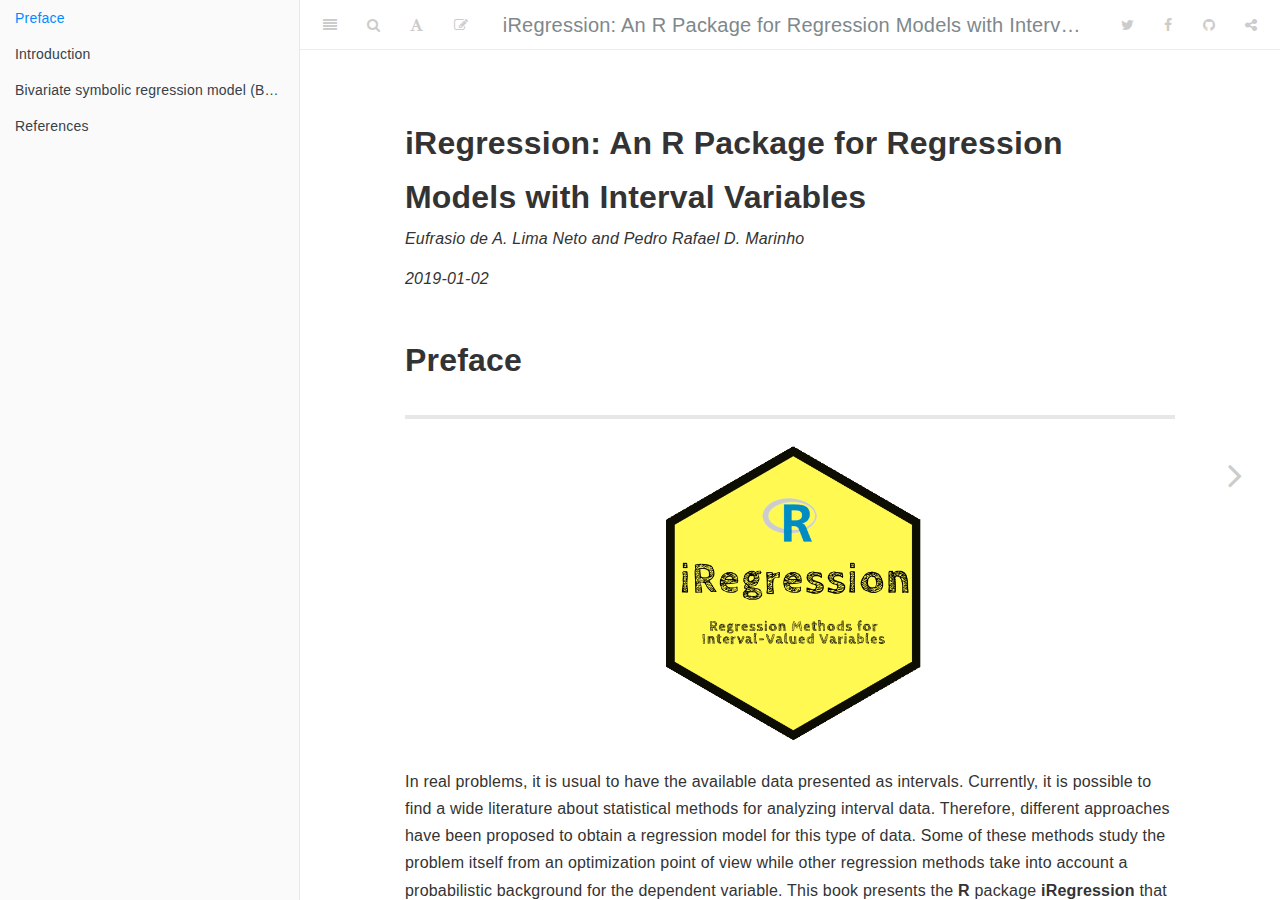
==== commit 04080b5e: "Update site: adding --- at the end of each chapter." ====
--- a/docs/index.html
+++ b/docs/index.html
@@ -25,7 +25,7 @@
 <meta name="author" content="Eufrasio de A. Lima Neto and Pedro Rafael D. Marinho">
 
 
-<meta name="date" content="2018-12-30">
+<meta name="date" content="2019-01-02">
 
   <meta name="viewport" content="width=device-width, initial-scale=1">
   <meta name="apple-mobile-web-app-capable" content="yes">
@@ -66,6 +66,10 @@
 <ul class="summary">
 <li class="chapter" data-level="" data-path="index.html"><a href="index.html"><i class="fa fa-check"></i>Preface</a></li>
 <li class="chapter" data-level="" data-path="introduction.html"><a href="introduction.html"><i class="fa fa-check"></i>Introduction</a></li>
+<li class="chapter" data-level="" data-path="bivariate-symbolic-regression-model-bsrm.html"><a href="bivariate-symbolic-regression-model-bsrm.html"><i class="fa fa-check"></i>Bivariate symbolic regression model (BSRM)</a><ul>
+<li class="chapter" data-level="" data-path="bivariate-symbolic-regression-model-bsrm.html"><a href="bivariate-symbolic-regression-model-bsrm.html#preliminaries"><i class="fa fa-check"></i>Preliminaries</a></li>
+<li class="chapter" data-level="" data-path="bivariate-symbolic-regression-model-bsrm.html"><a href="bivariate-symbolic-regression-model-bsrm.html#the-model"><i class="fa fa-check"></i>The model</a></li>
+</ul></li>
 <li class="chapter" data-level="" data-path="references.html"><a href="references.html"><i class="fa fa-check"></i>References</a></li>
 </ul>
 
@@ -87,7 +91,7 @@
 <div id="header">
 <h1 class="title">iRegression: An R Package for Regression Models with Interval Variables</h1>
 <p class="author"><em>Eufrasio de A. Lima Neto and Pedro Rafael D. Marinho</em></p>
-<p class="date"><em>2018-12-30</em></p>
+<p class="date"><em>2019-01-02</em></p>
 </div>
 <div id="preface" class="section level1 unnumbered">
 <h1>Preface</h1>
@@ -98,15 +102,16 @@
 <div class="text-justify">
 <p>In real problems, it is usual to have the available data presented as intervals. Currently, it is possible to find a wide literature about statistical methods for analyzing interval data. Therefore, different approaches have been proposed to obtain a regression model for this type of data. Some of these methods study the problem itself from an optimization point of view while other regression methods take into account a probabilistic background for the dependent variable. This book presents the <strong>R</strong> package <strong>iRegression</strong> that contains functions to estimate regression models for interval-valued variables. Particularly, it is presented a generalized linear model for interval-valued variables that includes, as special cases, some regression models for interval variables. The package also provides functions to obtain the fitted values and residuals for the estimated models as well as goodness-of-fit measures and examples of real interval data sets.</p>
 </div>
-<p></br></br></br></p>
+<p></br></br></br></br></p>
 <div style= "float:right;position: relative; top: -100px;">
-<p><img src="images/note.png"  width="65" height="65"/></p>
+<p><img src="images/note.png"  width="40" height="40"/></p>
 <div style="background-color:rgba(255, 255, 0, 0.65)">
 <ul>
 <li><p>More summary information and examples of using the <strong>iRegression</strong> package functions can be obtained from the package development website at <a href="https://prdm0.github.io/iRegression/">iRegression</a> or in the documentations packaged in The Comprehensive R Archive Network - CRAN in <a href="http://CRAN.r-project.org/package=iRegression">iRegression (CRAN)</a>.</p></li>
 <li>In <a href="http://CRAN.r-project.org/package=iRegression">iRegression (CRAN)</a> you can find the stable version of the package.</li>
 </ul>
 </div>
+<hr />
 
 </div>
             </section>
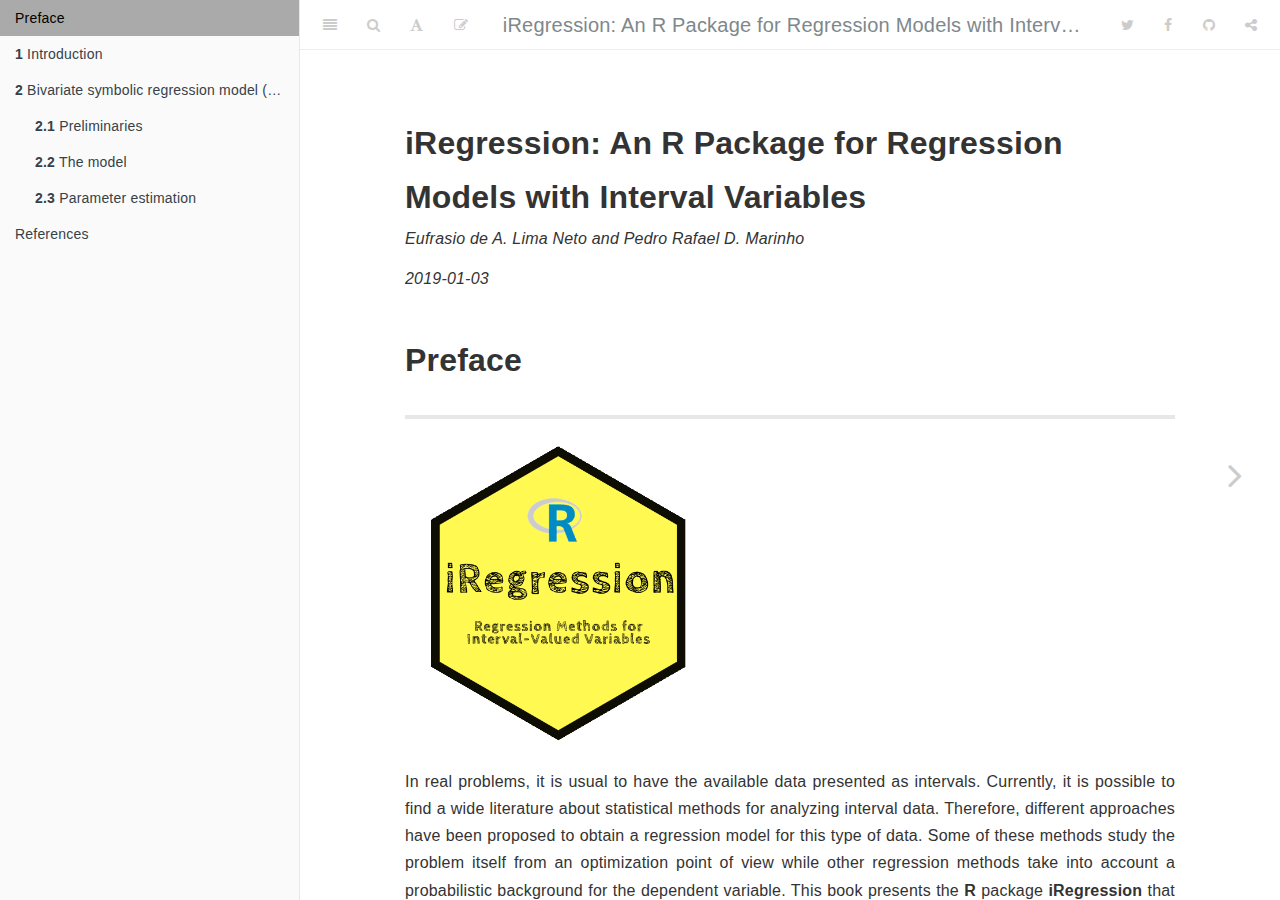
==== commit da422920: "Add subsection Goodness-of-fit measure." ====
--- a/docs/index.html
+++ b/docs/index.html
@@ -25,7 +25,7 @@
 <meta name="author" content="Eufrasio de A. Lima Neto and Pedro Rafael D. Marinho">
 
 
-<meta name="date" content="2019-01-02">
+<meta name="date" content="2019-01-03">
 
   <meta name="viewport" content="width=device-width, initial-scale=1">
   <meta name="apple-mobile-web-app-capable" content="yes">
@@ -33,7 +33,7 @@
   
   
 
-<link rel="next" href="introduction.html">
+<link rel="next" href="sec-introduction.html">
 <script src="libs/jquery-2.2.3/jquery.min.js"></script>
 <link href="libs/gitbook-2.6.7/css/style.css" rel="stylesheet" />
 <link href="libs/gitbook-2.6.7/css/plugin-table.css" rel="stylesheet" />
@@ -65,10 +65,11 @@
 
 <ul class="summary">
 <li class="chapter" data-level="" data-path="index.html"><a href="index.html"><i class="fa fa-check"></i>Preface</a></li>
-<li class="chapter" data-level="" data-path="introduction.html"><a href="introduction.html"><i class="fa fa-check"></i>Introduction</a></li>
-<li class="chapter" data-level="" data-path="bivariate-symbolic-regression-model-bsrm.html"><a href="bivariate-symbolic-regression-model-bsrm.html"><i class="fa fa-check"></i>Bivariate symbolic regression model (BSRM)</a><ul>
-<li class="chapter" data-level="" data-path="bivariate-symbolic-regression-model-bsrm.html"><a href="bivariate-symbolic-regression-model-bsrm.html#preliminaries"><i class="fa fa-check"></i>Preliminaries</a></li>
-<li class="chapter" data-level="" data-path="bivariate-symbolic-regression-model-bsrm.html"><a href="bivariate-symbolic-regression-model-bsrm.html#the-model"><i class="fa fa-check"></i>The model</a></li>
+<li class="chapter" data-level="1" data-path="sec-introduction.html"><a href="sec-introduction.html"><i class="fa fa-check"></i><b>1</b> Introduction</a></li>
+<li class="chapter" data-level="2" data-path="bivariate-symbolic-regression-model-bsrm.html"><a href="bivariate-symbolic-regression-model-bsrm.html"><i class="fa fa-check"></i><b>2</b> Bivariate symbolic regression model (BSRM)</a><ul>
+<li class="chapter" data-level="2.1" data-path="bivariate-symbolic-regression-model-bsrm.html"><a href="bivariate-symbolic-regression-model-bsrm.html#preliminaries"><i class="fa fa-check"></i><b>2.1</b> Preliminaries</a></li>
+<li class="chapter" data-level="2.2" data-path="bivariate-symbolic-regression-model-bsrm.html"><a href="bivariate-symbolic-regression-model-bsrm.html#subsec:model"><i class="fa fa-check"></i><b>2.2</b> The model</a></li>
+<li class="chapter" data-level="2.3" data-path="bivariate-symbolic-regression-model-bsrm.html"><a href="bivariate-symbolic-regression-model-bsrm.html#subsec:parest"><i class="fa fa-check"></i><b>2.3</b> Parameter estimation</a></li>
 </ul></li>
 <li class="chapter" data-level="" data-path="references.html"><a href="references.html"><i class="fa fa-check"></i>References</a></li>
 </ul>
@@ -91,7 +92,7 @@
 <div id="header">
 <h1 class="title">iRegression: An R Package for Regression Models with Interval Variables</h1>
 <p class="author"><em>Eufrasio de A. Lima Neto and Pedro Rafael D. Marinho</em></p>
-<p class="date"><em>2019-01-02</em></p>
+<p class="date"><em>2019-01-03</em></p>
 </div>
 <div id="preface" class="section level1 unnumbered">
 <h1>Preface</h1>
@@ -120,7 +121,7 @@
         </div>
       </div>
 
-<a href="introduction.html" class="navigation navigation-next navigation-unique" aria-label="Next page"><i class="fa fa-angle-right"></i></a>
+<a href="sec-introduction.html" class="navigation navigation-next navigation-unique" aria-label="Next page"><i class="fa fa-angle-right"></i></a>
     </div>
   </div>
 <script src="libs/gitbook-2.6.7/js/app.min.js"></script>
@@ -159,7 +160,7 @@
 },
 "download": null,
 "toc": {
-"collapse": "section"
+"collapse": "none"
 },
 "toolbar": {
 "position": "fixed"
--- a/docs/style.css
+++ b/docs/style.css
@@ -1,3 +1,21 @@
+p {
+  text-align: justify;
+}
+
+.book .book-summary ul.summary li a:hover, .book .book-summary ul.summary li.active > a {
+    color: #000000;
+    background: 0 0;
+    text-decoration: none;
+    background-color: #FFFF00;
+}
+
+.book .book-summary ul.summary li a:hover {
+
+    background-color: #aaaaaa;
+    color: #000000;
+
+}
+
 p.caption {
   color: #777;
   margin-top: 10px;
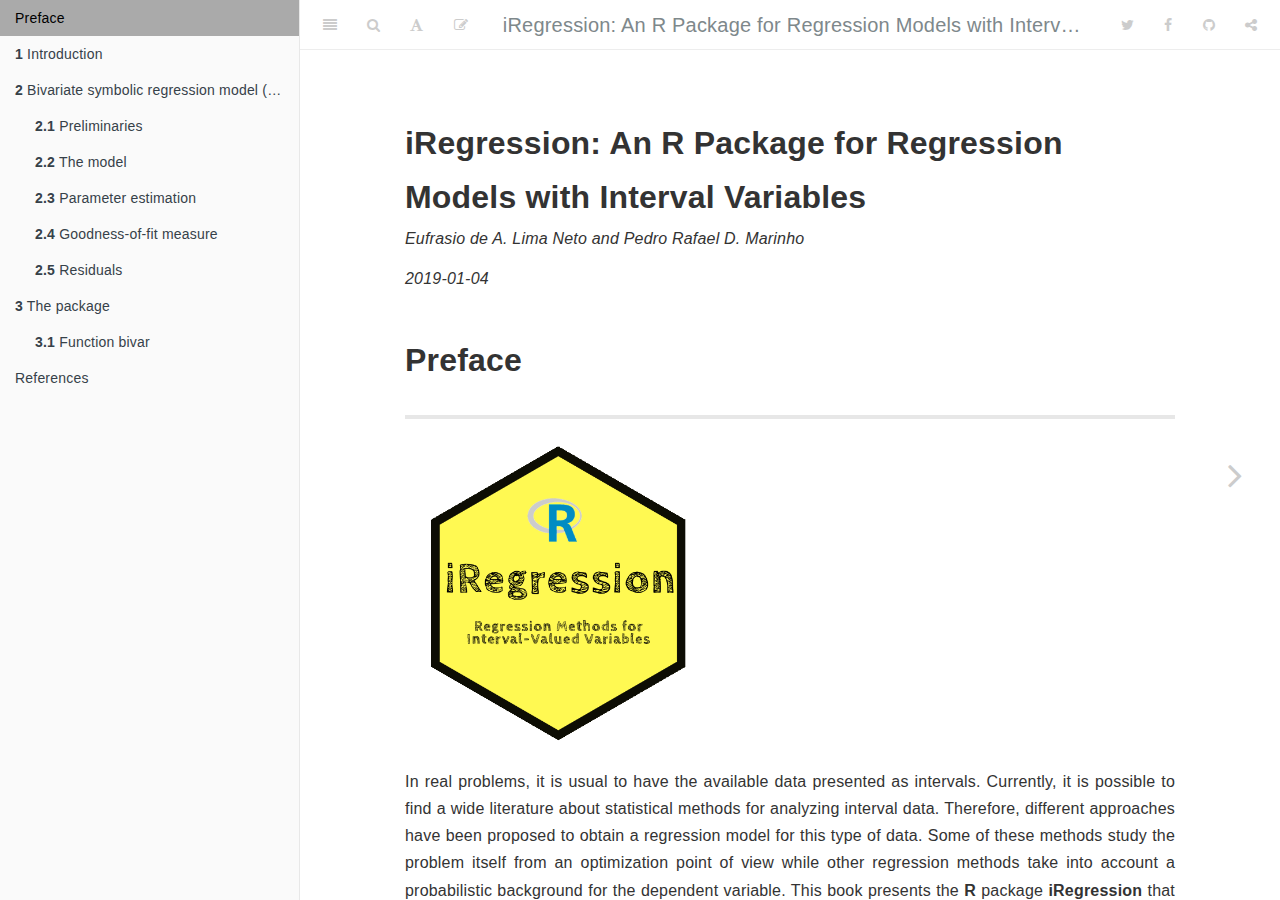
==== commit c72d9719: "Completed bivariate subsection." ====
--- a/docs/index.html
+++ b/docs/index.html
@@ -25,7 +25,7 @@
 <meta name="author" content="Eufrasio de A. Lima Neto and Pedro Rafael D. Marinho">
 
 
-<meta name="date" content="2019-01-03">
+<meta name="date" content="2019-01-04">
 
   <meta name="viewport" content="width=device-width, initial-scale=1">
   <meta name="apple-mobile-web-app-capable" content="yes">
@@ -70,6 +70,11 @@
 <li class="chapter" data-level="2.1" data-path="bivariate-symbolic-regression-model-bsrm.html"><a href="bivariate-symbolic-regression-model-bsrm.html#preliminaries"><i class="fa fa-check"></i><b>2.1</b> Preliminaries</a></li>
 <li class="chapter" data-level="2.2" data-path="bivariate-symbolic-regression-model-bsrm.html"><a href="bivariate-symbolic-regression-model-bsrm.html#subsec:model"><i class="fa fa-check"></i><b>2.2</b> The model</a></li>
 <li class="chapter" data-level="2.3" data-path="bivariate-symbolic-regression-model-bsrm.html"><a href="bivariate-symbolic-regression-model-bsrm.html#subsec:parest"><i class="fa fa-check"></i><b>2.3</b> Parameter estimation</a></li>
+<li class="chapter" data-level="2.4" data-path="bivariate-symbolic-regression-model-bsrm.html"><a href="bivariate-symbolic-regression-model-bsrm.html#goodness-of-fit"><i class="fa fa-check"></i><b>2.4</b> Goodness-of-fit measure</a></li>
+<li class="chapter" data-level="2.5" data-path="bivariate-symbolic-regression-model-bsrm.html"><a href="bivariate-symbolic-regression-model-bsrm.html#measures"><i class="fa fa-check"></i><b>2.5</b> Residuals</a></li>
+</ul></li>
+<li class="chapter" data-level="3" data-path="the-package.html"><a href="the-package.html"><i class="fa fa-check"></i><b>3</b> The package</a><ul>
+<li class="chapter" data-level="3.1" data-path="the-package.html"><a href="the-package.html#function-bivar"><i class="fa fa-check"></i><b>3.1</b> Function bivar</a></li>
 </ul></li>
 <li class="chapter" data-level="" data-path="references.html"><a href="references.html"><i class="fa fa-check"></i>References</a></li>
 </ul>
@@ -92,7 +97,7 @@
 <div id="header">
 <h1 class="title">iRegression: An R Package for Regression Models with Interval Variables</h1>
 <p class="author"><em>Eufrasio de A. Lima Neto and Pedro Rafael D. Marinho</em></p>
-<p class="date"><em>2019-01-03</em></p>
+<p class="date"><em>2019-01-04</em></p>
 </div>
 <div id="preface" class="section level1 unnumbered">
 <h1>Preface</h1>
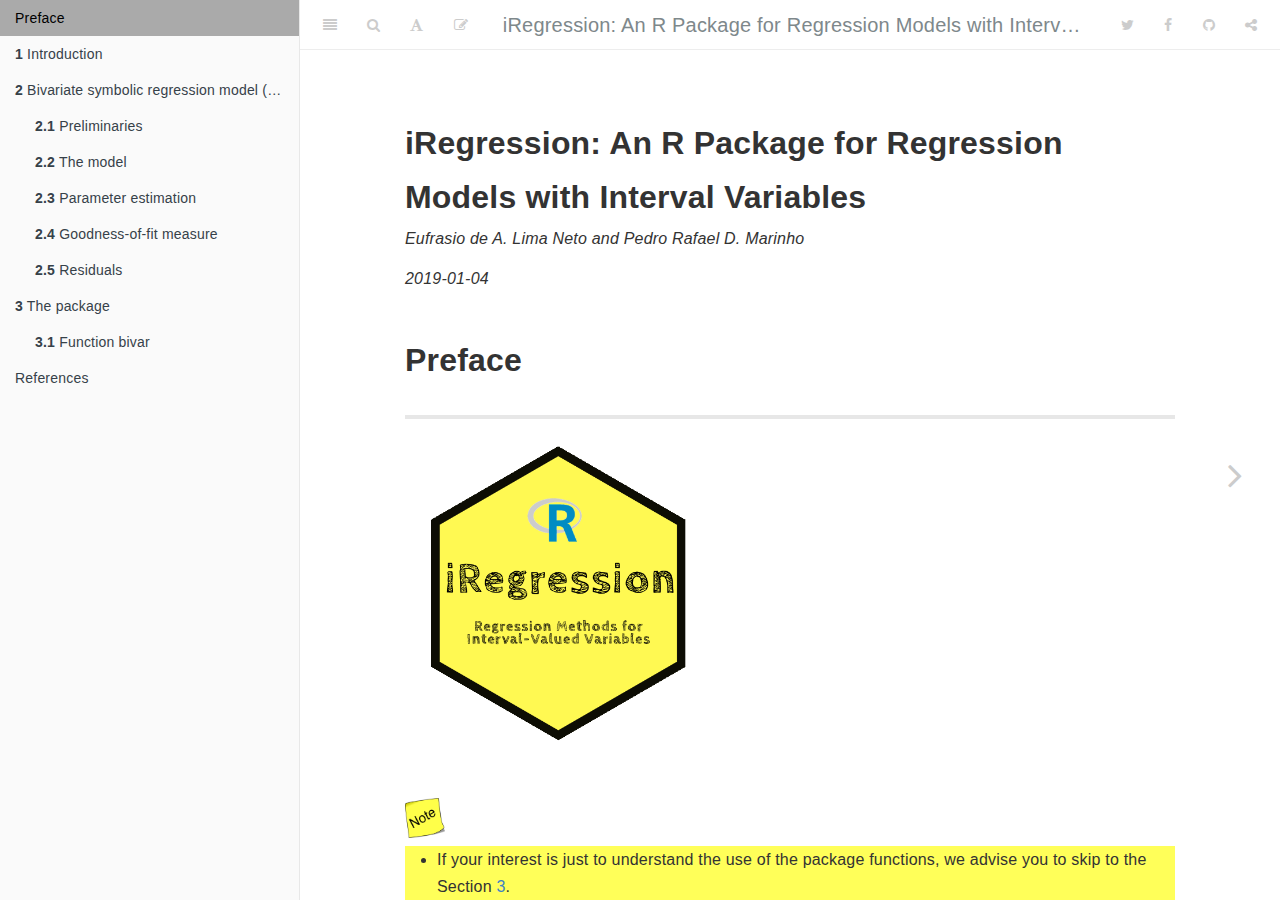
==== commit f4b3ff80: "Update index.Rmd: Update Notes." ====
--- a/docs/index.html
+++ b/docs/index.html
@@ -73,8 +73,8 @@
 <li class="chapter" data-level="2.4" data-path="bivariate-symbolic-regression-model-bsrm.html"><a href="bivariate-symbolic-regression-model-bsrm.html#goodness-of-fit"><i class="fa fa-check"></i><b>2.4</b> Goodness-of-fit measure</a></li>
 <li class="chapter" data-level="2.5" data-path="bivariate-symbolic-regression-model-bsrm.html"><a href="bivariate-symbolic-regression-model-bsrm.html#measures"><i class="fa fa-check"></i><b>2.5</b> Residuals</a></li>
 </ul></li>
-<li class="chapter" data-level="3" data-path="the-package.html"><a href="the-package.html"><i class="fa fa-check"></i><b>3</b> The package</a><ul>
-<li class="chapter" data-level="3.1" data-path="the-package.html"><a href="the-package.html#function-bivar"><i class="fa fa-check"></i><b>3.1</b> Function bivar</a></li>
+<li class="chapter" data-level="3" data-path="package.html"><a href="package.html"><i class="fa fa-check"></i><b>3</b> The package</a><ul>
+<li class="chapter" data-level="3.1" data-path="package.html"><a href="package.html#function-bivar"><i class="fa fa-check"></i><b>3.1</b> Function bivar</a></li>
 </ul></li>
 <li class="chapter" data-level="" data-path="references.html"><a href="references.html"><i class="fa fa-check"></i>References</a></li>
 </ul>
@@ -105,18 +105,20 @@
 <p align="center">
 <img src="images/logo_iRegession.png" width="300" height="300"/>
 </p>
+<div style= "float:right;position: relative; top: 30px;">
+<img src="images/note.png"  width="40" height="40"/>
+<div style="background-color:rgba(255, 255, 0, 0.65)">
+<ul>
+<li>If your interest is just to understand the use of the package functions, we advise you to skip to the Section <a href="package.html#package">3</a>. </br></br></li>
+<li>More summary information and examples of using the <strong>iRegression</strong> package functions can be obtained from the package development website at <a href="https://prdm0.github.io/iRegression/">iRegression</a> or in the documentations packaged in The Comprehensive R Archive Network - CRAN in <a href="http://CRAN.r-project.org/package=iRegression">iRegression (CRAN)</a>.</br></br></li>
+<li>In <a href="http://CRAN.r-project.org/package=iRegression">iRegression (CRAN)</a> you can find the stable version of the package.</li>
+</ul>
+</div>
+<p></br></p>
 <div class="text-justify">
 <p>In real problems, it is usual to have the available data presented as intervals. Currently, it is possible to find a wide literature about statistical methods for analyzing interval data. Therefore, different approaches have been proposed to obtain a regression model for this type of data. Some of these methods study the problem itself from an optimization point of view while other regression methods take into account a probabilistic background for the dependent variable. This book presents the <strong>R</strong> package <strong>iRegression</strong> that contains functions to estimate regression models for interval-valued variables. Particularly, it is presented a generalized linear model for interval-valued variables that includes, as special cases, some regression models for interval variables. The package also provides functions to obtain the fitted values and residuals for the estimated models as well as goodness-of-fit measures and examples of real interval data sets.</p>
 </div>
 <p></br></br></br></br></p>
-<div style= "float:right;position: relative; top: -100px;">
-<p><img src="images/note.png"  width="40" height="40"/></p>
-<div style="background-color:rgba(255, 255, 0, 0.65)">
-<ul>
-<li><p>More summary information and examples of using the <strong>iRegression</strong> package functions can be obtained from the package development website at <a href="https://prdm0.github.io/iRegression/">iRegression</a> or in the documentations packaged in The Comprehensive R Archive Network - CRAN in <a href="http://CRAN.r-project.org/package=iRegression">iRegression (CRAN)</a>.</p></li>
-<li>In <a href="http://CRAN.r-project.org/package=iRegression">iRegression (CRAN)</a> you can find the stable version of the package.</li>
-</ul>
-</div>
 <hr />
 
 </div>
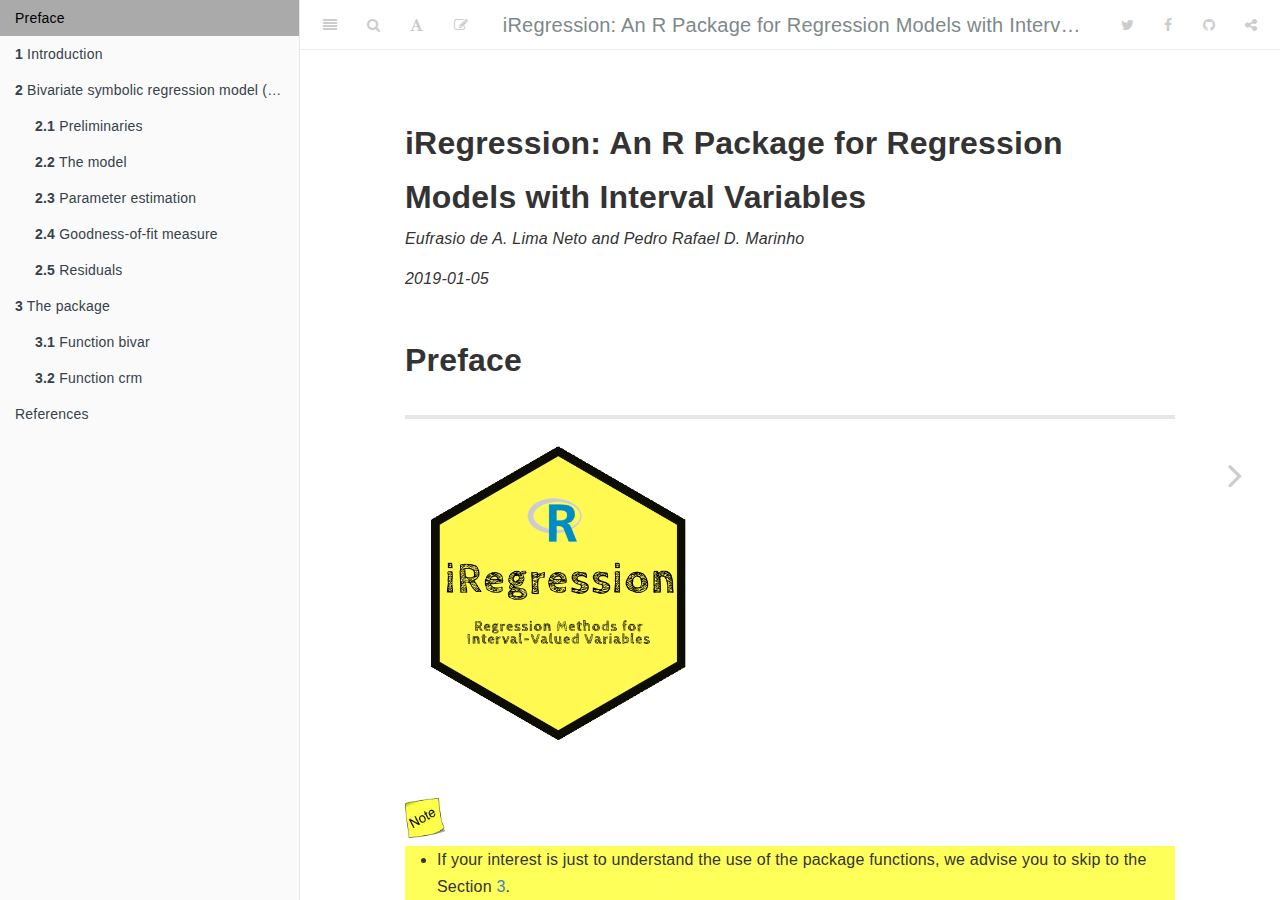
==== commit b6672c87: "Update site: Section crm started." ====
--- a/docs/index.html
+++ b/docs/index.html
@@ -25,7 +25,7 @@
 <meta name="author" content="Eufrasio de A. Lima Neto and Pedro Rafael D. Marinho">
 
 
-<meta name="date" content="2019-01-04">
+<meta name="date" content="2019-01-05">
 
   <meta name="viewport" content="width=device-width, initial-scale=1">
   <meta name="apple-mobile-web-app-capable" content="yes">
@@ -75,6 +75,7 @@
 </ul></li>
 <li class="chapter" data-level="3" data-path="package.html"><a href="package.html"><i class="fa fa-check"></i><b>3</b> The package</a><ul>
 <li class="chapter" data-level="3.1" data-path="package.html"><a href="package.html#function-bivar"><i class="fa fa-check"></i><b>3.1</b> Function bivar</a></li>
+<li class="chapter" data-level="3.2" data-path="package.html"><a href="package.html#sec:crm"><i class="fa fa-check"></i><b>3.2</b> Function crm</a></li>
 </ul></li>
 <li class="chapter" data-level="" data-path="references.html"><a href="references.html"><i class="fa fa-check"></i>References</a></li>
 </ul>
@@ -97,7 +98,7 @@
 <div id="header">
 <h1 class="title">iRegression: An R Package for Regression Models with Interval Variables</h1>
 <p class="author"><em>Eufrasio de A. Lima Neto and Pedro Rafael D. Marinho</em></p>
-<p class="date"><em>2019-01-04</em></p>
+<p class="date"><em>2019-01-05</em></p>
 </div>
 <div id="preface" class="section level1 unnumbered">
 <h1>Preface</h1>
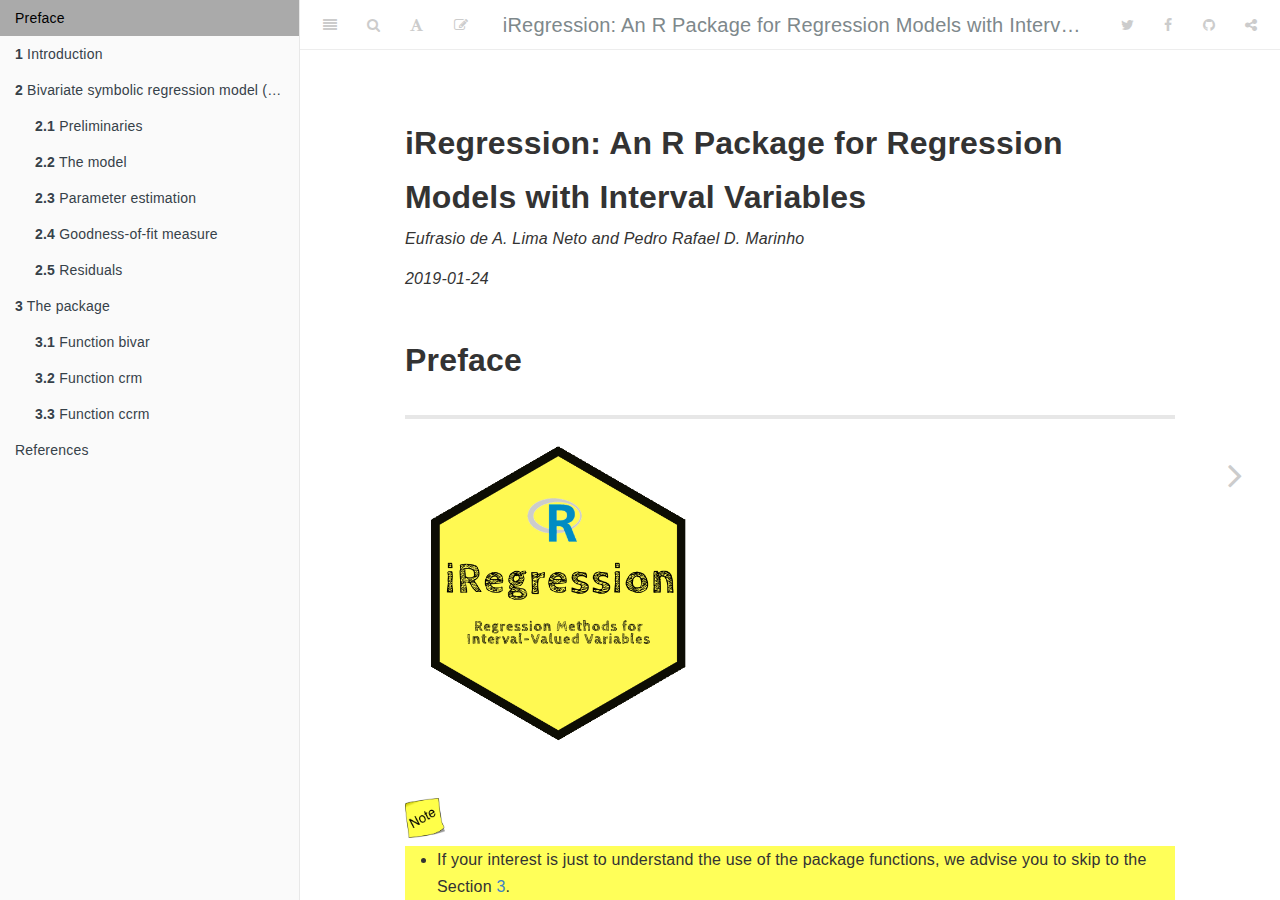
==== commit e509046d: "Finished section ccrm" ====
--- a/docs/index.html
+++ b/docs/index.html
@@ -25,7 +25,7 @@
 <meta name="author" content="Eufrasio de A. Lima Neto and Pedro Rafael D. Marinho">
 
 
-<meta name="date" content="2019-01-05">
+<meta name="date" content="2019-01-24">
 
   <meta name="viewport" content="width=device-width, initial-scale=1">
   <meta name="apple-mobile-web-app-capable" content="yes">
@@ -76,6 +76,7 @@
 <li class="chapter" data-level="3" data-path="package.html"><a href="package.html"><i class="fa fa-check"></i><b>3</b> The package</a><ul>
 <li class="chapter" data-level="3.1" data-path="package.html"><a href="package.html#function-bivar"><i class="fa fa-check"></i><b>3.1</b> Function bivar</a></li>
 <li class="chapter" data-level="3.2" data-path="package.html"><a href="package.html#sec:crm"><i class="fa fa-check"></i><b>3.2</b> Function crm</a></li>
+<li class="chapter" data-level="3.3" data-path="package.html"><a href="package.html#sec:ccrm"><i class="fa fa-check"></i><b>3.3</b> Function ccrm</a></li>
 </ul></li>
 <li class="chapter" data-level="" data-path="references.html"><a href="references.html"><i class="fa fa-check"></i>References</a></li>
 </ul>
@@ -98,7 +99,7 @@
 <div id="header">
 <h1 class="title">iRegression: An R Package for Regression Models with Interval Variables</h1>
 <p class="author"><em>Eufrasio de A. Lima Neto and Pedro Rafael D. Marinho</em></p>
-<p class="date"><em>2019-01-05</em></p>
+<p class="date"><em>2019-01-24</em></p>
 </div>
 <div id="preface" class="section level1 unnumbered">
 <h1>Preface</h1>
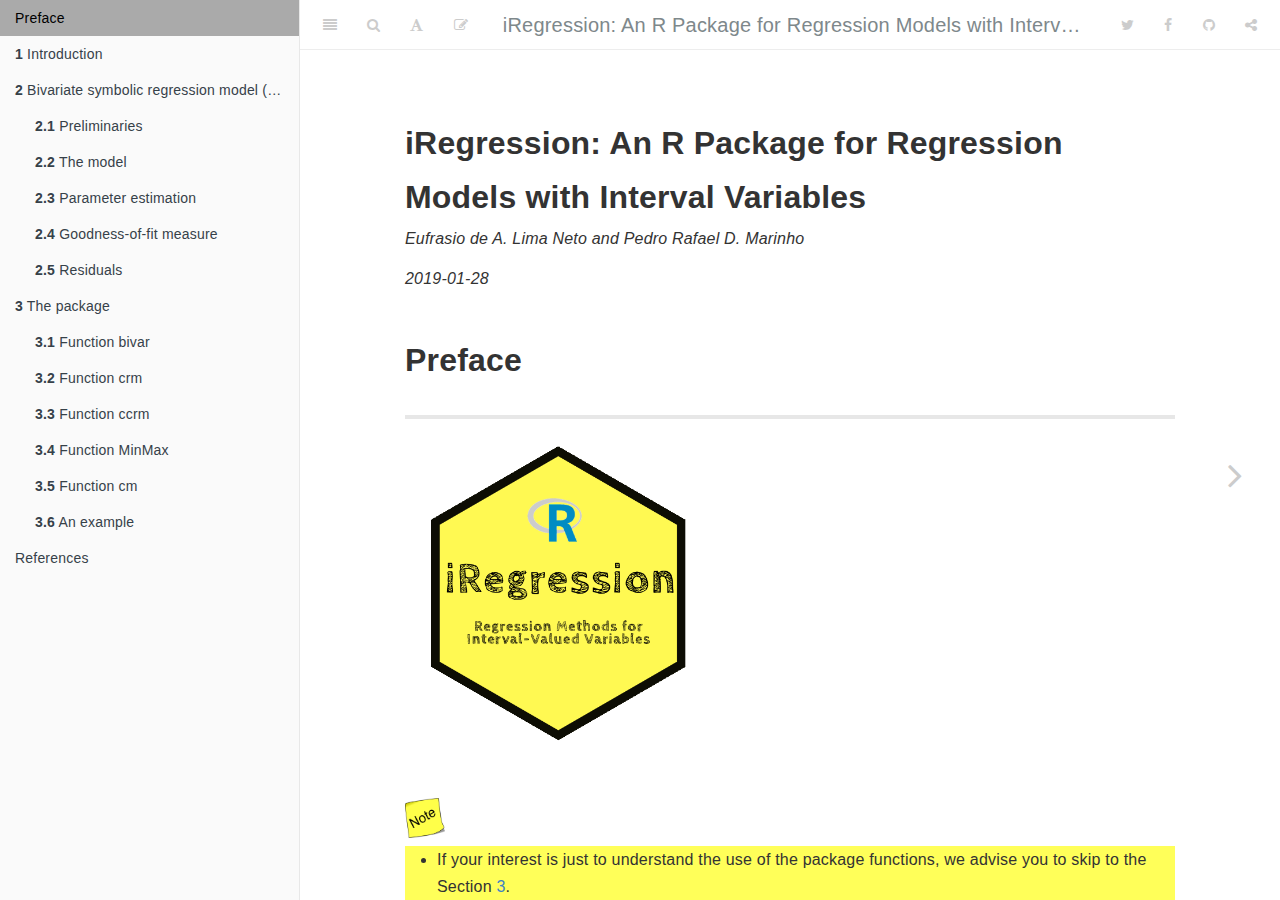
==== commit bd212c73: "Update" ====
--- a/docs/index.html
+++ b/docs/index.html
@@ -25,7 +25,7 @@
 <meta name="author" content="Eufrasio de A. Lima Neto and Pedro Rafael D. Marinho">
 
 
-<meta name="date" content="2019-01-24">
+<meta name="date" content="2019-01-28">
 
   <meta name="viewport" content="width=device-width, initial-scale=1">
   <meta name="apple-mobile-web-app-capable" content="yes">
@@ -77,6 +77,9 @@
 <li class="chapter" data-level="3.1" data-path="package.html"><a href="package.html#function-bivar"><i class="fa fa-check"></i><b>3.1</b> Function bivar</a></li>
 <li class="chapter" data-level="3.2" data-path="package.html"><a href="package.html#sec:crm"><i class="fa fa-check"></i><b>3.2</b> Function crm</a></li>
 <li class="chapter" data-level="3.3" data-path="package.html"><a href="package.html#sec:ccrm"><i class="fa fa-check"></i><b>3.3</b> Function ccrm</a></li>
+<li class="chapter" data-level="3.4" data-path="package.html"><a href="package.html#sec:MinMax"><i class="fa fa-check"></i><b>3.4</b> Function MinMax</a></li>
+<li class="chapter" data-level="3.5" data-path="package.html"><a href="package.html#sec:cm"><i class="fa fa-check"></i><b>3.5</b> Function cm</a></li>
+<li class="chapter" data-level="3.6" data-path="package.html"><a href="package.html#sec:an_example"><i class="fa fa-check"></i><b>3.6</b> An example</a></li>
 </ul></li>
 <li class="chapter" data-level="" data-path="references.html"><a href="references.html"><i class="fa fa-check"></i>References</a></li>
 </ul>
@@ -99,7 +102,7 @@
 <div id="header">
 <h1 class="title">iRegression: An R Package for Regression Models with Interval Variables</h1>
 <p class="author"><em>Eufrasio de A. Lima Neto and Pedro Rafael D. Marinho</em></p>
-<p class="date"><em>2019-01-24</em></p>
+<p class="date"><em>2019-01-28</em></p>
 </div>
 <div id="preface" class="section level1 unnumbered">
 <h1>Preface</h1>
